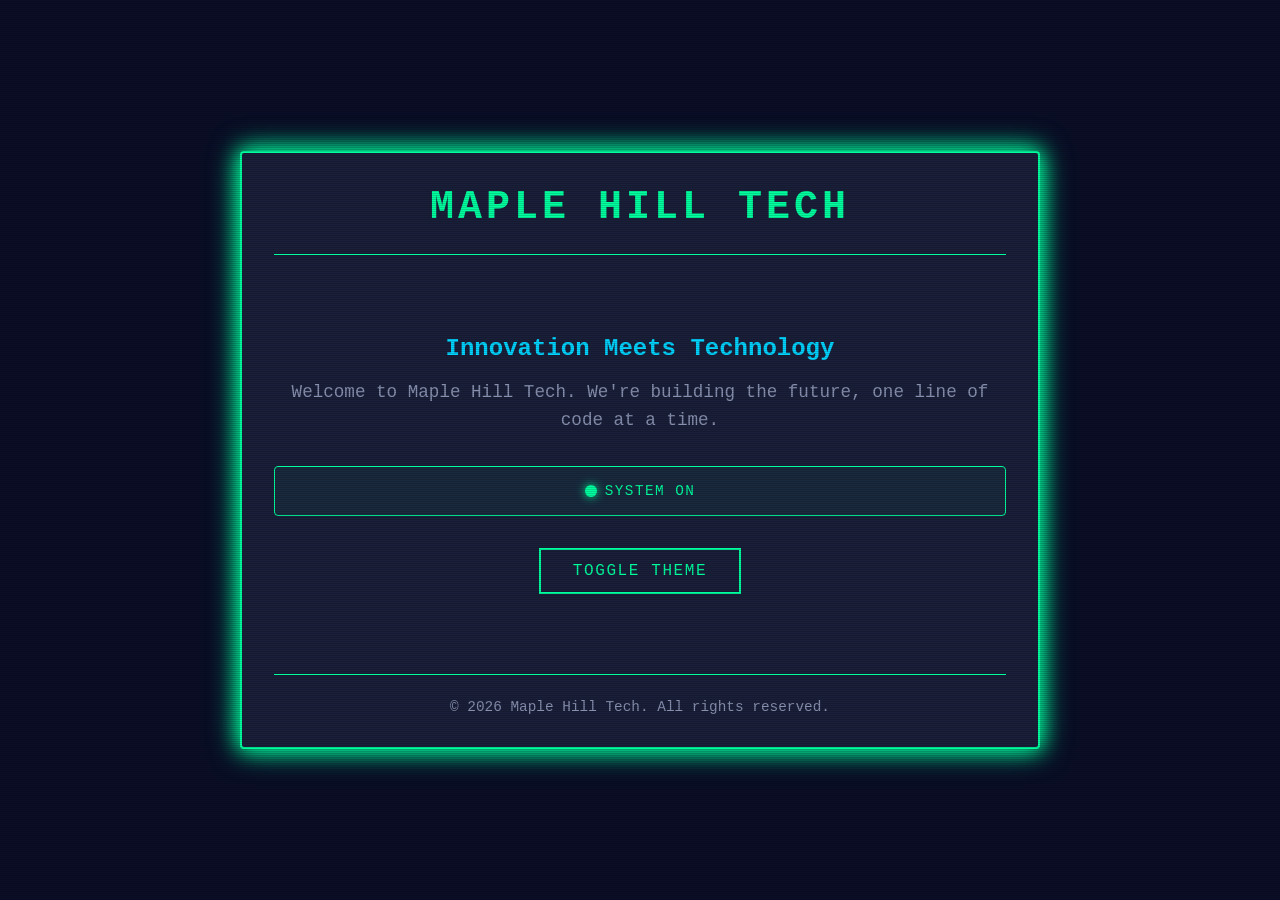
==== index.html @ 8afb202b "Create Maple Hill Tech landing page with retro cyberpunk theme Co-authored-by: bradleysmock <9194239" ====
<!DOCTYPE html>
<html lang="en">
<head>
    <meta charset="UTF-8">
    <meta name="viewport" content="width=device-width, initial-scale=1.0">
    <meta name="description" content="Maple Hill Tech - Innovation meets technology">
    <title>Maple Hill Tech</title>
    <link rel="stylesheet" href="styles.css">
</head>
<body>
    <div class="container">
        <header class="header">
            <h1 class="glitch" data-text="MAPLE HILL TECH">MAPLE HILL TECH</h1>
        </header>
        
        <main class="main-content">
            <div class="content-box">
                <h2 class="tagline">Innovation Meets Technology</h2>
                <p class="description">
                    Welcome to Maple Hill Tech. We're building the future, one line of code at a time.
                </p>
                <div class="status">
                    <span class="status-indicator"></span>
                    <span class="status-text">System Online</span>
                </div>
            </div>
            
            <div class="controls">
                <button id="themeToggle" class="btn">
                    <span class="btn-text">Toggle Theme</span>
                </button>
            </div>
        </main>
        
        <footer class="footer">
            <p>&copy; <span id="year"></span> Maple Hill Tech. All rights reserved.</p>
        </footer>
    </div>
    
    <div class="scanlines"></div>
    <script src="script.js"></script>
</body>
</html>
---- styles.css ----
/* CSS Variables for easy theme switching */
:root {
    --bg-primary: #0a0e27;
    --bg-secondary: #1a1f3a;
    --color-primary: #00ff9f;
    --color-secondary: #ff00ff;
    --color-accent: #00d4ff;
    --color-text: #e0e0e0;
    --color-text-dim: #8892b0;
    --shadow-glow: 0 0 10px var(--color-primary);
    --shadow-glow-strong: 0 0 20px var(--color-primary), 0 0 30px var(--color-primary);
}

/* Alternative theme (can be activated via JavaScript) */
.theme-alternate {
    --bg-primary: #1a0f2e;
    --bg-secondary: #2d1b4e;
    --color-primary: #ff6ec7;
    --color-secondary: #ffd700;
    --color-accent: #00ffff;
    --color-text: #f0f0f0;
    --color-text-dim: #a8a8a8;
}

/* Reset and Base Styles */
* {
    margin: 0;
    padding: 0;
    box-sizing: border-box;
}

body {
    font-family: 'Courier New', monospace;
    background: var(--bg-primary);
    color: var(--color-text);
    min-height: 100vh;
    display: flex;
    align-items: center;
    justify-content: center;
    position: relative;
    overflow-x: hidden;
}

/* Scanline effect overlay */
.scanlines {
    position: fixed;
    top: 0;
    left: 0;
    width: 100%;
    height: 100%;
    pointer-events: none;
    background: repeating-linear-gradient(
        0deg,
        rgba(0, 0, 0, 0.15),
        rgba(0, 0, 0, 0.15) 1px,
        transparent 1px,
        transparent 2px
    );
    z-index: 999;
    animation: scanline-move 8s linear infinite;
}

@keyframes scanline-move {
    0% {
        transform: translateY(0);
    }
    100% {
        transform: translateY(10px);
    }
}

/* Container */
.container {
    max-width: 800px;
    width: 90%;
    padding: 2rem;
    background: var(--bg-secondary);
    border: 2px solid var(--color-primary);
    box-shadow: var(--shadow-glow-strong);
    border-radius: 4px;
    position: relative;
    z-index: 1;
}

/* Header */
.header {
    text-align: center;
    margin-bottom: 3rem;
    padding-bottom: 1.5rem;
    border-bottom: 1px solid var(--color-primary);
}

.glitch {
    font-size: 2.5rem;
    font-weight: bold;
    text-transform: uppercase;
    position: relative;
    color: var(--color-primary);
    letter-spacing: 0.1em;
    animation: glitch-text 5s infinite;
}

/* Glitch animation effect */
@keyframes glitch-text {
    0%, 90%, 100% {
        text-shadow: 
            2px 2px 0 var(--color-secondary),
            -2px -2px 0 var(--color-accent);
    }
    92% {
        text-shadow: 
            -2px 2px 0 var(--color-secondary),
            2px -2px 0 var(--color-accent);
    }
    94% {
        text-shadow: 
            2px -2px 0 var(--color-secondary),
            -2px 2px 0 var(--color-accent);
    }
}

/* Main Content */
.main-content {
    padding: 2rem 0;
}

.content-box {
    margin-bottom: 2rem;
}

.tagline {
    font-size: 1.5rem;
    color: var(--color-accent);
    margin-bottom: 1rem;
    text-align: center;
}

.description {
    font-size: 1.1rem;
    line-height: 1.6;
    color: var(--color-text-dim);
    text-align: center;
    margin-bottom: 2rem;
}

/* Status Indicator */
.status {
    display: flex;
    align-items: center;
    justify-content: center;
    gap: 0.5rem;
    padding: 1rem;
    background: rgba(0, 255, 159, 0.05);
    border: 1px solid var(--color-primary);
    border-radius: 4px;
}

.status-indicator {
    width: 12px;
    height: 12px;
    background: var(--color-primary);
    border-radius: 50%;
    box-shadow: var(--shadow-glow);
    animation: pulse 2s ease-in-out infinite;
}

@keyframes pulse {
    0%, 100% {
        opacity: 1;
        transform: scale(1);
    }
    50% {
        opacity: 0.6;
        transform: scale(1.1);
    }
}

.status-text {
    font-size: 0.9rem;
    color: var(--color-primary);
    text-transform: uppercase;
    letter-spacing: 0.1em;
}

/* Controls */
.controls {
    display: flex;
    justify-content: center;
    gap: 1rem;
    margin-top: 2rem;
}

.btn {
    background: transparent;
    border: 2px solid var(--color-primary);
    color: var(--color-primary);
    padding: 0.75rem 2rem;
    font-family: 'Courier New', monospace;
    font-size: 1rem;
    text-transform: uppercase;
    letter-spacing: 0.1em;
    cursor: pointer;
    position: relative;
    transition: all 0.3s ease;
    overflow: hidden;
}

.btn:hover {
    background: var(--color-primary);
    color: var(--bg-primary);
    box-shadow: var(--shadow-glow-strong);
    transform: translateY(-2px);
}

.btn:active {
    transform: translateY(0);
}

.btn::before {
    content: '';
    position: absolute;
    top: 50%;
    left: 50%;
    width: 0;
    height: 0;
    border-radius: 50%;
    background: rgba(255, 255, 255, 0.3);
    transform: translate(-50%, -50%);
    transition: width 0.6s, height 0.6s;
}

.btn:hover::before {
    width: 300px;
    height: 300px;
}

.btn-text {
    position: relative;
    z-index: 1;
}

/* Footer */
.footer {
    text-align: center;
    margin-top: 3rem;
    padding-top: 1.5rem;
    border-top: 1px solid var(--color-primary);
    color: var(--color-text-dim);
    font-size: 0.9rem;
}

/* Responsive Design */
@media (max-width: 768px) {
    .glitch {
        font-size: 1.8rem;
    }
    
    .tagline {
        font-size: 1.2rem;
    }
    
    .description {
        font-size: 1rem;
    }
    
    .container {
        padding: 1.5rem;
    }
}

@media (max-width: 480px) {
    .glitch {
        font-size: 1.4rem;
    }
    
    .btn {
        padding: 0.6rem 1.5rem;
        font-size: 0.9rem;
    }
}
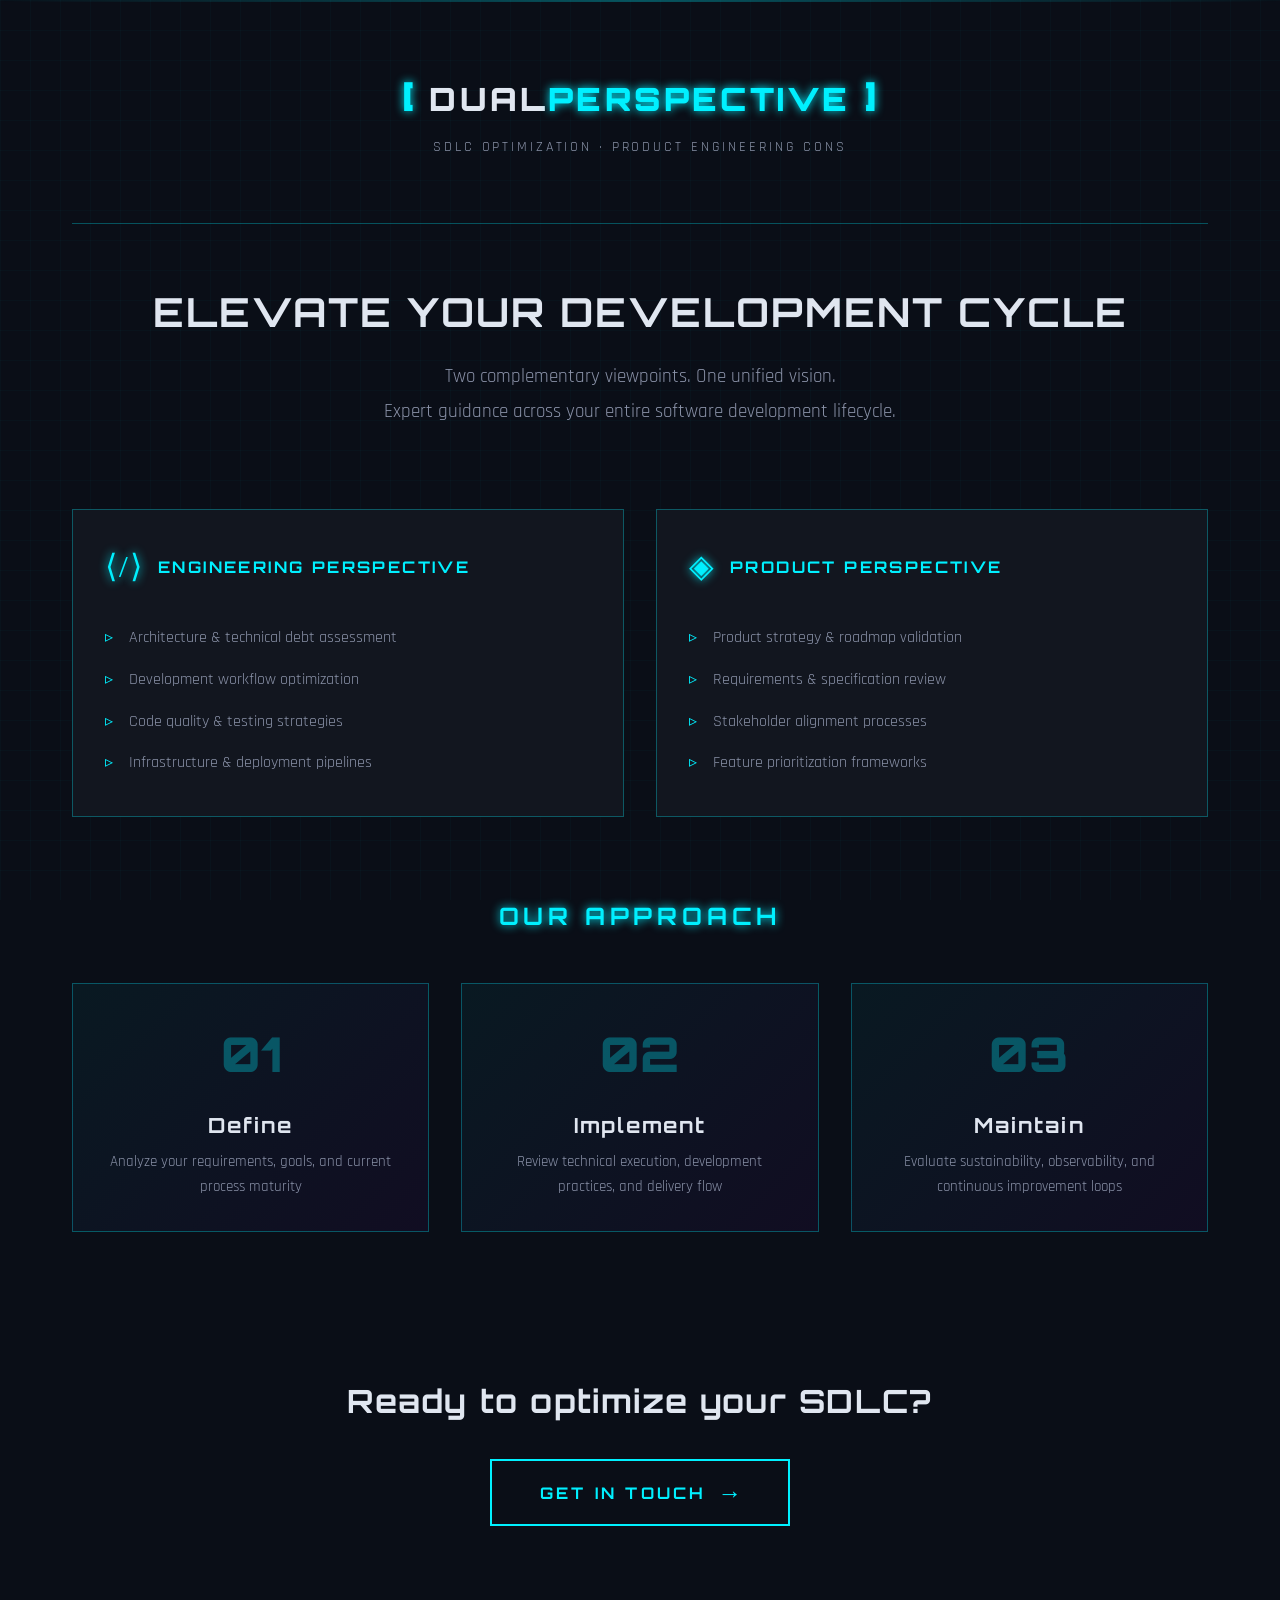
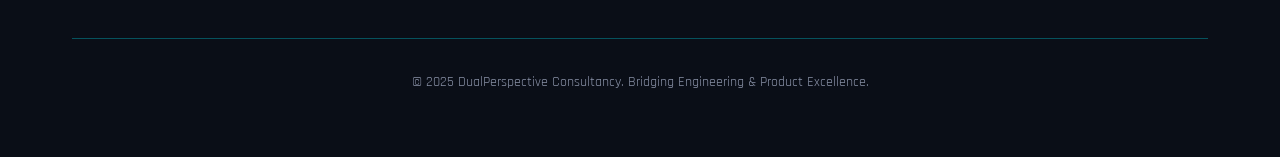
==== commit d28c89fb: "Rename index-standalone.html to index.html" ====
--- a/index.html
+++ b/index.html
@@ -3,41 +3,773 @@
 <head>
     <meta charset="UTF-8">
     <meta name="viewport" content="width=device-width, initial-scale=1.0">
-    <meta name="description" content="Maple Hill Tech - Innovation meets technology">
-    <title>Maple Hill Tech</title>
-    <link rel="stylesheet" href="styles.css">
+    <title>Dual Perspective Consultancy | SDLC Excellence</title>
+    <link rel="preconnect" href="https://fonts.googleapis.com">
+    <link rel="preconnect" href="https://fonts.gstatic.com" crossorigin>
+    <link href="https://fonts.googleapis.com/css2?family=Orbitron:wght@400;700;900&family=Rajdhani:wght@300;400;600&display=swap" rel="stylesheet">
+    <style>
+:root {
+    --bg-primary: #0a0e17;
+    --bg-secondary: #12161f;
+    --text-primary: #e0e6f0;
+    --text-secondary: #8a92a8;
+    --neon-cyan: #00f0ff;
+    --neon-magenta: #ff00aa;
+    --neon-purple: #9d00ff;
+    --accent: #00f0ff;
+    --border: rgba(0, 240, 255, 0.3);
+    --grid: rgba(0, 240, 255, 0.05);
+}
+
+* {
+    margin: 0;
+    padding: 0;
+    box-sizing: border-box;
+}
+
+body {
+    font-family: 'Rajdhani', sans-serif;
+    background: var(--bg-primary);
+    color: var(--text-primary);
+    line-height: 1.6;
+    overflow-x: hidden;
+    position: relative;
+}
+
+/* Atmospheric Effects */
+.scan-line {
+    position: fixed;
+    top: 0;
+    left: 0;
+    width: 100%;
+    height: 2px;
+    background: linear-gradient(90deg, 
+        transparent 0%, 
+        var(--neon-cyan) 50%, 
+        transparent 100%);
+    opacity: 0.3;
+    animation: scan 8s linear infinite;
+    z-index: 1000;
+    pointer-events: none;
+}
+
+@keyframes scan {
+    0% { transform: translateY(0); }
+    100% { transform: translateY(100vh); }
+}
+
+.grid-overlay {
+    position: fixed;
+    top: 0;
+    left: 0;
+    width: 100%;
+    height: 100%;
+    background-image: 
+        linear-gradient(var(--grid) 1px, transparent 1px),
+        linear-gradient(90deg, var(--grid) 1px, transparent 1px);
+    background-size: 30px 30px;
+    pointer-events: none;
+    z-index: 0;
+    opacity: 0.5;
+}
+
+/* Layout */
+.container {
+    max-width: 1200px;
+    margin: 0 auto;
+    padding: 2rem;
+    position: relative;
+    z-index: 1;
+}
+
+/* Header */
+header {
+    text-align: center;
+    padding: 2rem 0 4rem;
+    border-bottom: 1px solid var(--border);
+    margin-bottom: 4rem;
+}
+
+.logo {
+    font-family: 'Orbitron', monospace;
+    font-size: 2rem;
+    font-weight: 900;
+    letter-spacing: 0.1em;
+    margin-bottom: 0.5rem;
+    animation: fadeInDown 1s ease-out;
+}
+
+.bracket {
+    color: var(--neon-cyan);
+    font-size: 2.5rem;
+    text-shadow: 0 0 10px var(--neon-cyan);
+}
+
+.logo-text .neon {
+    color: var(--neon-cyan);
+    text-shadow: 0 0 10px var(--neon-cyan);
+}
+
+.tagline {
+    font-size: 0.9rem;
+    color: var(--text-secondary);
+    letter-spacing: 0.2em;
+    text-transform: uppercase;
+    animation: fadeInUp 1s ease-out 0.3s backwards;
+}
+
+/* Hero Section */
+.hero {
+    text-align: center;
+    margin-bottom: 5rem;
+}
+
+.hero h1 {
+    font-family: 'Orbitron', monospace;
+    font-size: 2.5rem;
+    font-weight: 700;
+    margin-bottom: 1.5rem;
+    letter-spacing: 0.05em;
+    line-height: 1.2;
+    position: relative;
+    animation: fadeInUp 1s ease-out 0.5s backwards;
+}
+
+.glitch {
+    position: relative;
+}
+
+.glitch::before,
+.glitch::after {
+    content: attr(data-text);
+    position: absolute;
+    top: 0;
+    left: 0;
+    width: 100%;
+    height: 100%;
+    opacity: 0;
+}
+
+.glitch:hover::before {
+    animation: glitch-1 0.3s cubic-bezier(0.25, 0.46, 0.45, 0.94) both infinite;
+    color: var(--neon-cyan);
+    z-index: -1;
+}
+
+.glitch:hover::after {
+    animation: glitch-2 0.3s cubic-bezier(0.25, 0.46, 0.45, 0.94) reverse both infinite;
+    color: var(--neon-magenta);
+    z-index: -2;
+}
+
+@keyframes glitch-1 {
+    0%, 100% {
+        transform: translate(0);
+        opacity: 0;
+    }
+    33% {
+        transform: translate(-2px, 2px);
+        opacity: 0.8;
+    }
+    66% {
+        transform: translate(2px, -2px);
+        opacity: 0.8;
+    }
+}
+
+@keyframes glitch-2 {
+    0%, 100% {
+        transform: translate(0);
+        opacity: 0;
+    }
+    33% {
+        transform: translate(2px, -2px);
+        opacity: 0.8;
+    }
+    66% {
+        transform: translate(-2px, 2px);
+        opacity: 0.8;
+    }
+}
+
+.subtitle {
+    font-size: 1.2rem;
+    color: var(--text-secondary);
+    max-width: 700px;
+    margin: 0 auto;
+    line-height: 1.8;
+    animation: fadeInUp 1s ease-out 0.7s backwards;
+}
+
+/* Services Section */
+.services {
+    display: grid;
+    grid-template-columns: repeat(auto-fit, minmax(300px, 1fr));
+    gap: 2rem;
+    margin-bottom: 5rem;
+}
+
+.service-card {
+    background: var(--bg-secondary);
+    border: 1px solid var(--border);
+    padding: 2rem;
+    position: relative;
+    overflow: hidden;
+    transition: all 0.3s ease;
+    animation: fadeInUp 1s ease-out backwards;
+}
+
+.service-card:nth-child(1) {
+    animation-delay: 0.9s;
+}
+
+.service-card:nth-child(2) {
+    animation-delay: 1.1s;
+}
+
+.service-card::before {
+    content: '';
+    position: absolute;
+    top: -2px;
+    left: -2px;
+    right: -2px;
+    bottom: -2px;
+    background: linear-gradient(45deg, var(--neon-cyan), var(--neon-magenta));
+    z-index: -1;
+    opacity: 0;
+    transition: opacity 0.3s ease;
+}
+
+.service-card:hover {
+    transform: translateY(-5px);
+    box-shadow: 0 10px 40px rgba(0, 240, 255, 0.2);
+}
+
+.service-card:hover::before {
+    opacity: 0.5;
+}
+
+.card-header {
+    display: flex;
+    align-items: center;
+    gap: 1rem;
+    margin-bottom: 1.5rem;
+}
+
+.icon {
+    font-size: 2rem;
+    color: var(--neon-cyan);
+    text-shadow: 0 0 10px var(--neon-cyan);
+}
+
+.service-card h2 {
+    font-family: 'Orbitron', monospace;
+    font-size: 1rem;
+    letter-spacing: 0.15em;
+    color: var(--neon-cyan);
+}
+
+.service-card ul {
+    list-style: none;
+}
+
+.service-card li {
+    padding: 0.5rem 0;
+    padding-left: 1.5rem;
+    position: relative;
+    color: var(--text-secondary);
+}
+
+.service-card li::before {
+    content: '▹';
+    position: absolute;
+    left: 0;
+    color: var(--neon-cyan);
+}
+
+/* Approach Section */
+.approach {
+    margin-bottom: 5rem;
+}
+
+.section-title {
+    font-family: 'Orbitron', monospace;
+    text-align: center;
+    font-size: 1.5rem;
+    letter-spacing: 0.2em;
+    margin-bottom: 3rem;
+    color: var(--neon-cyan);
+    text-shadow: 0 0 10px var(--neon-cyan);
+}
+
+.phases {
+    display: grid;
+    grid-template-columns: repeat(auto-fit, minmax(250px, 1fr));
+    gap: 2rem;
+}
+
+.phase {
+    text-align: center;
+    padding: 2rem;
+    background: linear-gradient(135deg, 
+        rgba(0, 240, 255, 0.05) 0%, 
+        rgba(157, 0, 255, 0.05) 100%);
+    border: 1px solid var(--border);
+    transition: all 0.3s ease;
+    animation: fadeInUp 1s ease-out backwards;
+}
+
+.phase:nth-child(1) { animation-delay: 1.3s; }
+.phase:nth-child(2) { animation-delay: 1.5s; }
+.phase:nth-child(3) { animation-delay: 1.7s; }
+
+.phase:hover {
+    transform: scale(1.05);
+    border-color: var(--neon-cyan);
+    box-shadow: 0 0 20px rgba(0, 240, 255, 0.3);
+}
+
+.phase-number {
+    display: block;
+    font-family: 'Orbitron', monospace;
+    font-size: 3rem;
+    font-weight: 900;
+    color: var(--neon-cyan);
+    opacity: 0.3;
+    margin-bottom: 1rem;
+}
+
+.phase h3 {
+    font-family: 'Orbitron', monospace;
+    font-size: 1.3rem;
+    margin-bottom: 0.5rem;
+    letter-spacing: 0.1em;
+}
+
+.phase p {
+    color: var(--text-secondary);
+    font-size: 0.95rem;
+}
+
+/* CTA Section */
+.cta {
+    text-align: center;
+    padding: 4rem 0;
+    margin-bottom: 3rem;
+}
+
+.cta h2 {
+    font-family: 'Orbitron', monospace;
+    font-size: 2rem;
+    margin-bottom: 2rem;
+    letter-spacing: 0.05em;
+}
+
+.cta-button {
+    background: transparent;
+    border: 2px solid var(--neon-cyan);
+    color: var(--neon-cyan);
+    font-family: 'Orbitron', monospace;
+    font-size: 1rem;
+    font-weight: 700;
+    letter-spacing: 0.2em;
+    padding: 1rem 3rem;
+    cursor: pointer;
+    position: relative;
+    overflow: hidden;
+    transition: all 0.3s ease;
+    display: inline-flex;
+    align-items: center;
+    gap: 1rem;
+}
+
+.cta-button::before {
+    content: '';
+    position: absolute;
+    top: 0;
+    left: -100%;
+    width: 100%;
+    height: 100%;
+    background: var(--neon-cyan);
+    transition: left 0.3s ease;
+    z-index: -1;
+}
+
+.cta-button:hover {
+    color: var(--bg-primary);
+    text-shadow: none;
+    transform: translateY(-2px);
+    box-shadow: 0 5px 20px rgba(0, 240, 255, 0.5);
+}
+
+.cta-button:hover::before {
+    left: 0;
+}
+
+.cta-button .arrow {
+    transition: transform 0.3s ease;
+    font-size: 1.5rem;
+}
+
+.cta-button:hover .arrow {
+    transform: translateX(5px);
+}
+
+/* Footer */
+footer {
+    text-align: center;
+    padding: 2rem 0;
+    border-top: 1px solid var(--border);
+    color: var(--text-secondary);
+    font-size: 0.9rem;
+}
+
+/* Animations */
+@keyframes fadeInDown {
+    from {
+        opacity: 0;
+        transform: translateY(-20px);
+    }
+    to {
+        opacity: 1;
+        transform: translateY(0);
+    }
+}
+
+@keyframes fadeInUp {
+    from {
+        opacity: 0;
+        transform: translateY(20px);
+    }
+    to {
+        opacity: 1;
+        transform: translateY(0);
+    }
+}
+
+/* Responsive Design */
+@media (max-width: 768px) {
+    .logo {
+        font-size: 1.5rem;
+    }
+    
+    .bracket {
+        font-size: 2rem;
+    }
+    
+    .hero h1 {
+        font-size: 1.8rem;
+    }
+    
+    .subtitle {
+        font-size: 1rem;
+    }
+    
+    .services {
+        grid-template-columns: 1fr;
+    }
+    
+    .phases {
+        grid-template-columns: 1fr;
+    }
+    
+    .cta h2 {
+        font-size: 1.5rem;
+    }
+    
+    .cta-button {
+        padding: 0.8rem 2rem;
+        font-size: 0.9rem;
+    }
+}
+    </style>
 </head>
 <body>
+    <div class="scan-line"></div>
+    <div class="grid-overlay"></div>
+    
     <div class="container">
-        <header class="header">
-            <h1 class="glitch" data-text="MAPLE HILL TECH">MAPLE HILL TECH</h1>
+        <header>
+            <div class="logo">
+                <span class="bracket">[</span>
+                <span class="logo-text">DUAL<span class="neon">PERSPECTIVE</span></span>
+                <span class="bracket">]</span>
+            </div>
+            <div class="tagline">SDLC Optimization · Product Engineering Consulting</div>
         </header>
-        
-        <main class="main-content">
-            <div class="content-box">
-                <h2 class="tagline">Innovation Meets Technology</h2>
-                <p class="description">
-                    Welcome to Maple Hill Tech. We're building the future, one line of code at a time.
+
+        <main>
+            <section class="hero">
+                <h1 class="glitch" data-text="ELEVATE YOUR DEVELOPMENT CYCLE">
+                    ELEVATE YOUR DEVELOPMENT CYCLE
+                </h1>
+                <p class="subtitle">
+                    Two complementary viewpoints. One unified vision. <br>
+                    Expert guidance across your entire software development lifecycle.
                 </p>
-                <div class="status">
-                    <span class="status-indicator"></span>
-                    <span class="status-text">System Online</span>
+            </section>
+
+            <section class="services">
+                <div class="service-card" data-perspective="engineering">
+                    <div class="card-header">
+                        <span class="icon">⟨/⟩</span>
+                        <h2>ENGINEERING PERSPECTIVE</h2>
+                    </div>
+                    <ul>
+                        <li>Architecture & technical debt assessment</li>
+                        <li>Development workflow optimization</li>
+                        <li>Code quality & testing strategies</li>
+                        <li>Infrastructure & deployment pipelines</li>
+                    </ul>
                 </div>
-            </div>
-            
-            <div class="controls">
-                <button id="themeToggle" class="btn">
-                    <span class="btn-text">Toggle Theme</span>
+
+                <div class="service-card" data-perspective="product">
+                    <div class="card-header">
+                        <span class="icon">◈</span>
+                        <h2>PRODUCT PERSPECTIVE</h2>
+                    </div>
+                    <ul>
+                        <li>Product strategy & roadmap validation</li>
+                        <li>Requirements & specification review</li>
+                        <li>Stakeholder alignment processes</li>
+                        <li>Feature prioritization frameworks</li>
+                    </ul>
+                </div>
+            </section>
+
+            <section class="approach">
+                <h2 class="section-title">OUR APPROACH</h2>
+                <div class="phases">
+                    <div class="phase">
+                        <span class="phase-number">01</span>
+                        <h3>Define</h3>
+                        <p>Analyze your requirements, goals, and current process maturity</p>
+                    </div>
+                    <div class="phase">
+                        <span class="phase-number">02</span>
+                        <h3>Implement</h3>
+                        <p>Review technical execution, development practices, and delivery flow</p>
+                    </div>
+                    <div class="phase">
+                        <span class="phase-number">03</span>
+                        <h3>Maintain</h3>
+                        <p>Evaluate sustainability, observability, and continuous improvement loops</p>
+                    </div>
+                </div>
+            </section>
+
+            <section class="cta">
+                <h2>Ready to optimize your SDLC?</h2>
+                <button class="cta-button" id="contactBtn">
+                    <span>GET IN TOUCH</span>
+                    <span class="arrow">→</span>
                 </button>
-            </div>
+            </section>
         </main>
-        
-        <footer class="footer">
-            <p>&copy; <span id="year"></span> Maple Hill Tech. All rights reserved.</p>
+
+        <footer>
+            <p>© 2025 DualPerspective Consultancy. Bridging Engineering & Product Excellence.</p>
         </footer>
     </div>
-    
-    <div class="scanlines"></div>
-    <script src="script.js"></script>
+
+    <script>
+// Smooth scroll behavior
+document.addEventListener('DOMContentLoaded', function() {
+    // Add entrance animations on scroll
+    const observerOptions = {
+        threshold: 0.1,
+        rootMargin: '0px 0px -50px 0px'
+    };
+
+    const observer = new IntersectionObserver(function(entries) {
+        entries.forEach(entry => {
+            if (entry.isIntersecting) {
+                entry.target.style.opacity = '1';
+                entry.target.style.transform = 'translateY(0)';
+            }
+        });
+    }, observerOptions);
+
+    // Observe all animated elements
+    document.querySelectorAll('.service-card, .phase').forEach(el => {
+        observer.observe(el);
+    });
+
+    // CTA Button interaction
+    const ctaButton = document.getElementById('contactBtn');
+    if (ctaButton) {
+        ctaButton.addEventListener('click', function() {
+            // Create a pulse effect
+            this.style.transform = 'scale(0.95)';
+            setTimeout(() => {
+                this.style.transform = 'scale(1)';
+            }, 100);
+
+            // In a real implementation, this would open a contact form or mailto link
+            alert('Contact functionality would be implemented here.\n\nFor now, reach out to discuss optimizing your SDLC!');
+        });
+    }
+
+    // Add parallax effect to grid overlay
+    let ticking = false;
+    const gridOverlay = document.querySelector('.grid-overlay');
+    
+    window.addEventListener('scroll', function() {
+        if (!ticking) {
+            window.requestAnimationFrame(function() {
+                const scrolled = window.pageYOffset;
+                if (gridOverlay) {
+                    gridOverlay.style.transform = `translateY(${scrolled * 0.1}px)`;
+                }
+                ticking = false;
+            });
+            ticking = true;
+        }
+    });
+
+    // Service card hover effects
+    const serviceCards = document.querySelectorAll('.service-card');
+    serviceCards.forEach(card => {
+        card.addEventListener('mouseenter', function() {
+            this.style.transition = 'all 0.3s ease';
+        });
+
+        card.addEventListener('mousemove', function(e) {
+            const rect = this.getBoundingClientRect();
+            const x = e.clientX - rect.left;
+            const y = e.clientY - rect.top;
+            
+            const centerX = rect.width / 2;
+            const centerY = rect.height / 2;
+            
+            const deltaX = (x - centerX) / centerX;
+            const deltaY = (y - centerY) / centerY;
+            
+            this.style.transform = `
+                translateY(-5px) 
+                rotateY(${deltaX * 5}deg) 
+                rotateX(${-deltaY * 5}deg)
+            `;
+        });
+
+        card.addEventListener('mouseleave', function() {
+            this.style.transform = 'translateY(0) rotateY(0) rotateX(0)';
+        });
+    });
+
+    // Phase cards pulse effect on hover
+    const phases = document.querySelectorAll('.phase');
+    phases.forEach(phase => {
+        phase.addEventListener('mouseenter', function() {
+            const number = this.querySelector('.phase-number');
+            if (number) {
+                number.style.animation = 'pulse 0.5s ease-in-out';
+                setTimeout(() => {
+                    number.style.animation = '';
+                }, 500);
+            }
+        });
+    });
+
+    // Random glitch effect on logo
+    const logo = document.querySelector('.logo-text');
+    if (logo) {
+        setInterval(() => {
+            if (Math.random() > 0.95) {
+                logo.style.animation = 'glitch-text 0.3s';
+                setTimeout(() => {
+                    logo.style.animation = '';
+                }, 300);
+            }
+        }, 2000);
+    }
+
+    // Cursor trail effect
+    let cursorTrail = [];
+    const trailLength = 5;
+
+    document.addEventListener('mousemove', function(e) {
+        cursorTrail.push({ x: e.clientX, y: e.clientY, time: Date.now() });
+        
+        // Limit trail length
+        if (cursorTrail.length > trailLength) {
+            cursorTrail.shift();
+        }
+    });
+
+    // Clean up old trail points
+    setInterval(() => {
+        const now = Date.now();
+        cursorTrail = cursorTrail.filter(point => now - point.time < 200);
+    }, 50);
+
+    // Typing effect for tagline (subtle animation)
+    const tagline = document.querySelector('.tagline');
+    if (tagline) {
+        const text = tagline.textContent;
+        tagline.textContent = '';
+        tagline.style.opacity = '1';
+        
+        let i = 0;
+        const typingInterval = setInterval(() => {
+            if (i < text.length) {
+                tagline.textContent += text.charAt(i);
+                i++;
+            } else {
+                clearInterval(typingInterval);
+            }
+        }, 30);
+    }
+
+    // Easter egg: Konami code
+    let konamiCode = [];
+    const konamiSequence = ['ArrowUp', 'ArrowUp', 'ArrowDown', 'ArrowDown', 'ArrowLeft', 'ArrowRight', 'ArrowLeft', 'ArrowRight', 'b', 'a'];
+    
+    document.addEventListener('keydown', function(e) {
+        konamiCode.push(e.key);
+        konamiCode = konamiCode.slice(-konamiSequence.length);
+        
+        if (konamiCode.join(',') === konamiSequence.join(',')) {
+            document.body.style.animation = 'rainbow 2s infinite';
+            setTimeout(() => {
+                document.body.style.animation = '';
+            }, 5000);
+        }
+    });
+});
+
+// Add pulse animation to CSS dynamically
+const style = document.createElement('style');
+style.textContent = `
+    @keyframes pulse {
+        0%, 100% {
+            transform: scale(1);
+            opacity: 0.3;
+        }
+        50% {
+            transform: scale(1.1);
+            opacity: 0.6;
+        }
+    }
+    
+    @keyframes glitch-text {
+        0%, 100% {
+            transform: translate(0);
+        }
+        25% {
+            transform: translate(-2px, 2px);
+        }
+        75% {
+            transform: translate(2px, -2px);
+        }
+    }
+    
+    @keyframes rainbow {
+        0% { filter: hue-rotate(0deg); }
+        100% { filter: hue-rotate(360deg); }
+    }
+`;
+document.head.appendChild(style);
+    </script>
 </body>
 </html>
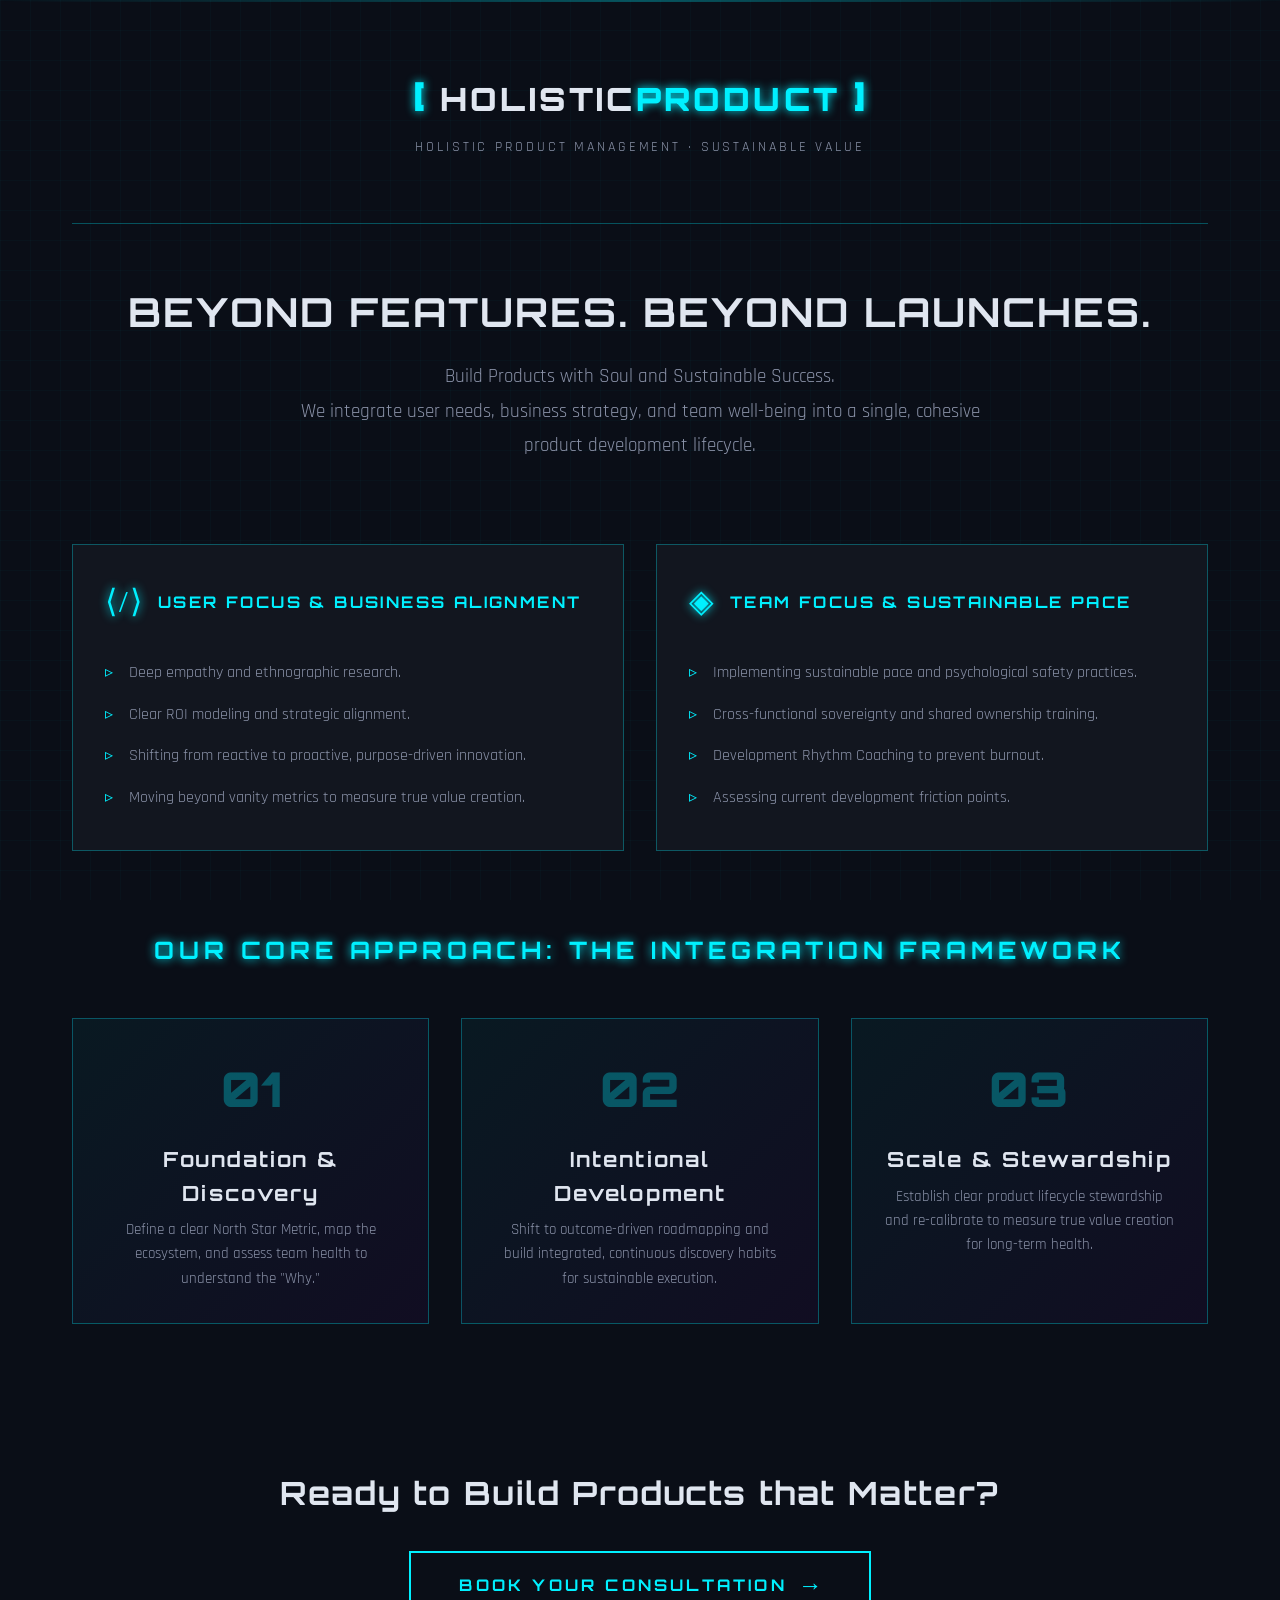
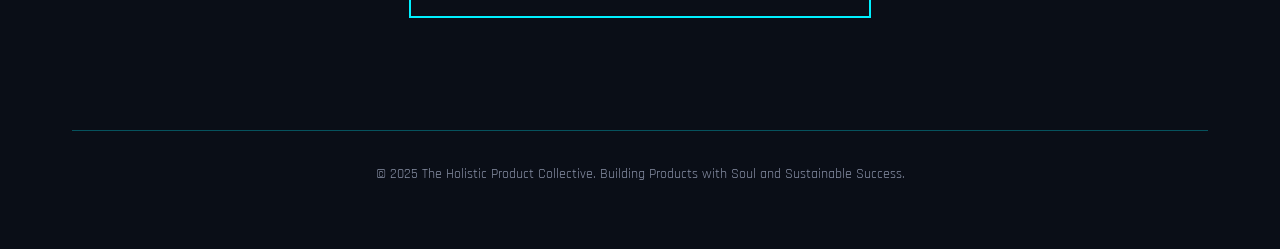
==== commit 08c245af: "Update index.html" ====
--- a/index.html
+++ b/index.html
@@ -3,10 +3,11 @@
 <head>
     <meta charset="UTF-8">
     <meta name="viewport" content="width=device-width, initial-scale=1.0">
-    <title>Dual Perspective Consultancy | SDLC Excellence</title>
+    <title id="page-title"></title>
     <link rel="preconnect" href="https://fonts.googleapis.com">
     <link rel="preconnect" href="https://fonts.gstatic.com" crossorigin>
     <link href="https://fonts.googleapis.com/css2?family=Orbitron:wght@400;700;900&family=Rajdhani:wght@300;400;600&display=swap" rel="stylesheet">
+    
     <style>
 :root {
     --bg-primary: #0a0e17;
@@ -43,9 +44,9 @@
     left: 0;
     width: 100%;
     height: 2px;
-    background: linear-gradient(90deg, 
-        transparent 0%, 
-        var(--neon-cyan) 50%, 
+    background: linear-gradient(90deg,
+        transparent 0%,
+        var(--neon-cyan) 50%,
         transparent 100%);
     opacity: 0.3;
     animation: scan 8s linear infinite;
@@ -64,7 +65,7 @@
     left: 0;
     width: 100%;
     height: 100%;
-    background-image: 
+    background-image:
         linear-gradient(var(--grid) 1px, transparent 1px),
         linear-gradient(90deg, var(--grid) 1px, transparent 1px);
     background-size: 30px 30px;
@@ -311,8 +312,8 @@
 .phase {
     text-align: center;
     padding: 2rem;
-    background: linear-gradient(135deg, 
-        rgba(0, 240, 255, 0.05) 0%, 
+    background: linear-gradient(135deg,
+        rgba(0, 240, 255, 0.05) 0%,
         rgba(157, 0, 255, 0.05) 100%);
     border: 1px solid var(--border);
     transition: all 0.3s ease;
@@ -447,132 +448,289 @@
     }
 }
 
+@keyframes pulse {
+    0%, 100% {
+        transform: scale(1);
+        opacity: 0.3;
+    }
+    50% {
+        transform: scale(1.1);
+        opacity: 0.6;
+    }
+}
+
+@keyframes glitch-text {
+    0%, 100% {
+        transform: translate(0);
+    }
+    25% {
+        transform: translate(-2px, 2px);
+    }
+    75% {
+        transform: translate(2px, -2px);
+    }
+}
+
+@keyframes rainbow {
+    0% { filter: hue-rotate(0deg); }
+    100% { filter: hue-rotate(360deg); }
+}
+
 /* Responsive Design */
 @media (max-width: 768px) {
     .logo {
         font-size: 1.5rem;
     }
-    
+
     .bracket {
         font-size: 2rem;
     }
-    
+
     .hero h1 {
         font-size: 1.8rem;
     }
-    
+
     .subtitle {
         font-size: 1rem;
     }
-    
+
     .services {
         grid-template-columns: 1fr;
     }
-    
+
     .phases {
         grid-template-columns: 1fr;
     }
-    
+
     .cta h2 {
         font-size: 1.5rem;
     }
-    
+
     .cta-button {
         padding: 0.8rem 2rem;
         font-size: 0.9rem;
     }
 }
+
     </style>
 </head>
 <body>
     <div class="scan-line"></div>
     <div class="grid-overlay"></div>
-    
+
     <div class="container">
         <header>
             <div class="logo">
                 <span class="bracket">[</span>
-                <span class="logo-text">DUAL<span class="neon">PERSPECTIVE</span></span>
+                <span class="logo-text" id="logo-main"></span>
                 <span class="bracket">]</span>
             </div>
-            <div class="tagline">SDLC Optimization · Product Engineering Consulting</div>
+            <div class="tagline" id="tagline"></div>
         </header>
 
         <main>
             <section class="hero">
-                <h1 class="glitch" data-text="ELEVATE YOUR DEVELOPMENT CYCLE">
-                    ELEVATE YOUR DEVELOPMENT CYCLE
-                </h1>
-                <p class="subtitle">
-                    Two complementary viewpoints. One unified vision. <br>
-                    Expert guidance across your entire software development lifecycle.
-                </p>
+                <h1 class="glitch" id="hero-title"></h1>
+                <p class="subtitle" id="hero-subtitle"></p>
             </section>
 
             <section class="services">
                 <div class="service-card" data-perspective="engineering">
                     <div class="card-header">
                         <span class="icon">⟨/⟩</span>
-                        <h2>ENGINEERING PERSPECTIVE</h2>
+                        <h2 id="service-eng-title"></h2>
                     </div>
-                    <ul>
-                        <li>Architecture & technical debt assessment</li>
-                        <li>Development workflow optimization</li>
-                        <li>Code quality & testing strategies</li>
-                        <li>Infrastructure & deployment pipelines</li>
-                    </ul>
+                    <ul id="service-eng-list"></ul>
                 </div>
 
                 <div class="service-card" data-perspective="product">
                     <div class="card-header">
                         <span class="icon">◈</span>
-                        <h2>PRODUCT PERSPECTIVE</h2>
+                        <h2 id="service-prod-title"></h2>
                     </div>
-                    <ul>
-                        <li>Product strategy & roadmap validation</li>
-                        <li>Requirements & specification review</li>
-                        <li>Stakeholder alignment processes</li>
-                        <li>Feature prioritization frameworks</li>
-                    </ul>
+                    <ul id="service-prod-list"></ul>
                 </div>
             </section>
 
             <section class="approach">
-                <h2 class="section-title">OUR APPROACH</h2>
+                <h2 class="section-title" id="approach-title"></h2>
                 <div class="phases">
                     <div class="phase">
                         <span class="phase-number">01</span>
-                        <h3>Define</h3>
-                        <p>Analyze your requirements, goals, and current process maturity</p>
+                        <h3 id="phase-1-title"></h3>
+                        <p id="phase-1-desc"></p>
                     </div>
                     <div class="phase">
                         <span class="phase-number">02</span>
-                        <h3>Implement</h3>
-                        <p>Review technical execution, development practices, and delivery flow</p>
+                        <h3 id="phase-2-title"></h3>
+                        <p id="phase-2-desc"></p>
                     </div>
                     <div class="phase">
                         <span class="phase-number">03</span>
-                        <h3>Maintain</h3>
-                        <p>Evaluate sustainability, observability, and continuous improvement loops</p>
+                        <h3 id="phase-3-title"></h3>
+                        <p id="phase-3-desc"></p>
                     </div>
                 </div>
             </section>
 
             <section class="cta">
-                <h2>Ready to optimize your SDLC?</h2>
+                <h2 id="cta-title"></h2>
                 <button class="cta-button" id="contactBtn">
-                    <span>GET IN TOUCH</span>
+                    <span id="cta-button-text"></span>
                     <span class="arrow">→</span>
                 </button>
             </section>
         </main>
 
         <footer>
-            <p>© 2025 DualPerspective Consultancy. Bridging Engineering & Product Excellence.</p>
+            <p id="footer-text"></p>
         </footer>
     </div>
 
+    
+    
     <script>
+// Page Content Configuration
+const pageContent = {
+  meta: {
+    title: "The Holistic Product Collective | Holistic Product Management",
+  },
+
+  header: {
+    logoMain: 'HOLISTIC<span class="neon">PRODUCT</span>',
+    tagline: "Holistic Product Management · Sustainable Value · Team Health",
+  },
+
+  hero: {
+    title: "BEYOND FEATURES. BEYOND LAUNCHES.",
+    subtitle:
+      "Build Products with Soul and Sustainable Success. <br> We integrate user needs, business strategy, and team well-being into a single, cohesive product development lifecycle.",
+  },
+
+  services: {
+    engineering: {
+      title: "USER FOCUS & BUSINESS ALIGNMENT",
+      items: [
+        "Deep empathy and ethnographic research.",
+        "Clear ROI modeling and strategic alignment.",
+        "Shifting from reactive to proactive, purpose-driven innovation.",
+        "Moving beyond vanity metrics to measure true value creation.",
+      ],
+    },
+    product: {
+      title: "TEAM FOCUS & SUSTAINABLE PACE",
+      items: [
+        "Implementing sustainable pace and psychological safety practices.",
+        "Cross-functional sovereignty and shared ownership training.",
+        "Development Rhythm Coaching to prevent burnout.",
+        "Assessing current development friction points.",
+      ],
+    },
+  },
+
+  approach: {
+    title: "OUR CORE APPROACH: THE INTEGRATION FRAMEWORK",
+    phases: [
+      {
+        number: "01",
+        title: "Foundation & Discovery",
+        description:
+          'Define a clear North Star Metric, map the ecosystem, and assess team health to understand the "Why."',
+      },
+      {
+        number: "02",
+        title: "Intentional Development",
+        description:
+          "Shift to outcome-driven roadmapping and build integrated, continuous discovery habits for sustainable execution.",
+      },
+      {
+        number: "03",
+        title: "Scale & Stewardship",
+        description:
+          "Establish clear product lifecycle stewardship and re-calibrate to measure true value creation for long-term health.",
+      },
+    ],
+  },
+
+  cta: {
+    title: "Ready to Build Products that Matter?",
+    buttonText: "BOOK YOUR CONSULTATION",
+    contactMessage:
+      "Contact functionality would be implemented here.\\n\\nSchedule a free, 30-minute Product Ecosystem Consultation!",
+  },
+
+  footer: {
+    text: "© 2025 The Holistic Product Collective. Building Products with Soul and Sustainable Success.",
+  },
+};
+
+// Populate page content
+document.addEventListener("DOMContentLoaded", function () {
+  // Meta
+  document.getElementById("page-title").textContent = pageContent.meta.title;
+
+  // Header
+  document.getElementById("logo-main").innerHTML = pageContent.header.logoMain;
+  document.getElementById("tagline").textContent = pageContent.header.tagline;
+
+  // Hero
+  const heroTitle = document.getElementById("hero-title");
+  heroTitle.textContent = pageContent.hero.title;
+  heroTitle.setAttribute("data-text", pageContent.hero.title);
+  document.getElementById("hero-subtitle").innerHTML =
+    pageContent.hero.subtitle;
+
+  // Services - Engineering
+  document.getElementById("service-eng-title").textContent =
+    pageContent.services.engineering.title;
+  const engList = document.getElementById("service-eng-list");
+  pageContent.services.engineering.items.forEach((item) => {
+    const li = document.createElement("li");
+    li.textContent = item;
+    engList.appendChild(li);
+  });
+
+  // Services - Product
+  document.getElementById("service-prod-title").textContent =
+    pageContent.services.product.title;
+  const prodList = document.getElementById("service-prod-list");
+  pageContent.services.product.items.forEach((item) => {
+    const li = document.createElement("li");
+    li.textContent = item;
+    prodList.appendChild(li);
+  });
+
+  // Approach
+  document.getElementById("approach-title").textContent =
+    pageContent.approach.title;
+  document.getElementById("phase-1-title").textContent =
+    pageContent.approach.phases[0].title;
+  document.getElementById("phase-1-desc").textContent =
+    pageContent.approach.phases[0].description;
+  document.getElementById("phase-2-title").textContent =
+    pageContent.approach.phases[1].title;
+  document.getElementById("phase-2-desc").textContent =
+    pageContent.approach.phases[1].description;
+  document.getElementById("phase-3-title").textContent =
+    pageContent.approach.phases[2].title;
+  document.getElementById("phase-3-desc").textContent =
+    pageContent.approach.phases[2].description;
+
+  // CTA
+  document.getElementById("cta-title").textContent = pageContent.cta.title;
+  document.getElementById("cta-button-text").textContent =
+    pageContent.cta.buttonText;
+
+  // Footer
+  document.getElementById("footer-text").textContent = pageContent.footer.text;
+});
+
+// Export for use in other scripts
+if (typeof module !== "undefined" && module.exports) {
+  module.exports = pageContent;
+}
+
+
 // Smooth scroll behavior
 document.addEventListener('DOMContentLoaded', function() {
     // Add entrance animations on scroll
@@ -606,14 +764,18 @@
             }, 100);
 
             // In a real implementation, this would open a contact form or mailto link
-            alert('Contact functionality would be implemented here.\n\nFor now, reach out to discuss optimizing your SDLC!');
+            if (typeof pageContent !== 'undefined' && pageContent.cta && pageContent.cta.contactMessage) {
+                alert(pageContent.cta.contactMessage);
+            } else {
+                alert('Contact functionality would be implemented here.\n\nFor now, reach out to discuss optimizing your SDLC!');
+            }
         });
     }
 
     // Add parallax effect to grid overlay
     let ticking = false;
     const gridOverlay = document.querySelector('.grid-overlay');
-    
+
     window.addEventListener('scroll', function() {
         if (!ticking) {
             window.requestAnimationFrame(function() {
@@ -638,16 +800,16 @@
             const rect = this.getBoundingClientRect();
             const x = e.clientX - rect.left;
             const y = e.clientY - rect.top;
-            
+
             const centerX = rect.width / 2;
             const centerY = rect.height / 2;
-            
+
             const deltaX = (x - centerX) / centerX;
             const deltaY = (y - centerY) / centerY;
-            
+
             this.style.transform = `
-                translateY(-5px) 
-                rotateY(${deltaX * 5}deg) 
+                translateY(-5px)
+                rotateY(${deltaX * 5}deg)
                 rotateX(${-deltaY * 5}deg)
             `;
         });
@@ -690,7 +852,7 @@
 
     document.addEventListener('mousemove', function(e) {
         cursorTrail.push({ x: e.clientX, y: e.clientY, time: Date.now() });
-        
+
         // Limit trail length
         if (cursorTrail.length > trailLength) {
             cursorTrail.shift();
@@ -709,7 +871,7 @@
         const text = tagline.textContent;
         tagline.textContent = '';
         tagline.style.opacity = '1';
-        
+
         let i = 0;
         const typingInterval = setInterval(() => {
             if (i < text.length) {
@@ -724,11 +886,11 @@
     // Easter egg: Konami code
     let konamiCode = [];
     const konamiSequence = ['ArrowUp', 'ArrowUp', 'ArrowDown', 'ArrowDown', 'ArrowLeft', 'ArrowRight', 'ArrowLeft', 'ArrowRight', 'b', 'a'];
-    
+
     document.addEventListener('keydown', function(e) {
         konamiCode.push(e.key);
         konamiCode = konamiCode.slice(-konamiSequence.length);
-        
+
         if (konamiCode.join(',') === konamiSequence.join(',')) {
             document.body.style.animation = 'rainbow 2s infinite';
             setTimeout(() => {
@@ -738,38 +900,6 @@
     });
 });
 
-// Add pulse animation to CSS dynamically
-const style = document.createElement('style');
-style.textContent = `
-    @keyframes pulse {
-        0%, 100% {
-            transform: scale(1);
-            opacity: 0.3;
-        }
-        50% {
-            transform: scale(1.1);
-            opacity: 0.6;
-        }
-    }
-    
-    @keyframes glitch-text {
-        0%, 100% {
-            transform: translate(0);
-        }
-        25% {
-            transform: translate(-2px, 2px);
-        }
-        75% {
-            transform: translate(2px, -2px);
-        }
-    }
-    
-    @keyframes rainbow {
-        0% { filter: hue-rotate(0deg); }
-        100% { filter: hue-rotate(360deg); }
-    }
-`;
-document.head.appendChild(style);
     </script>
 </body>
 </html>
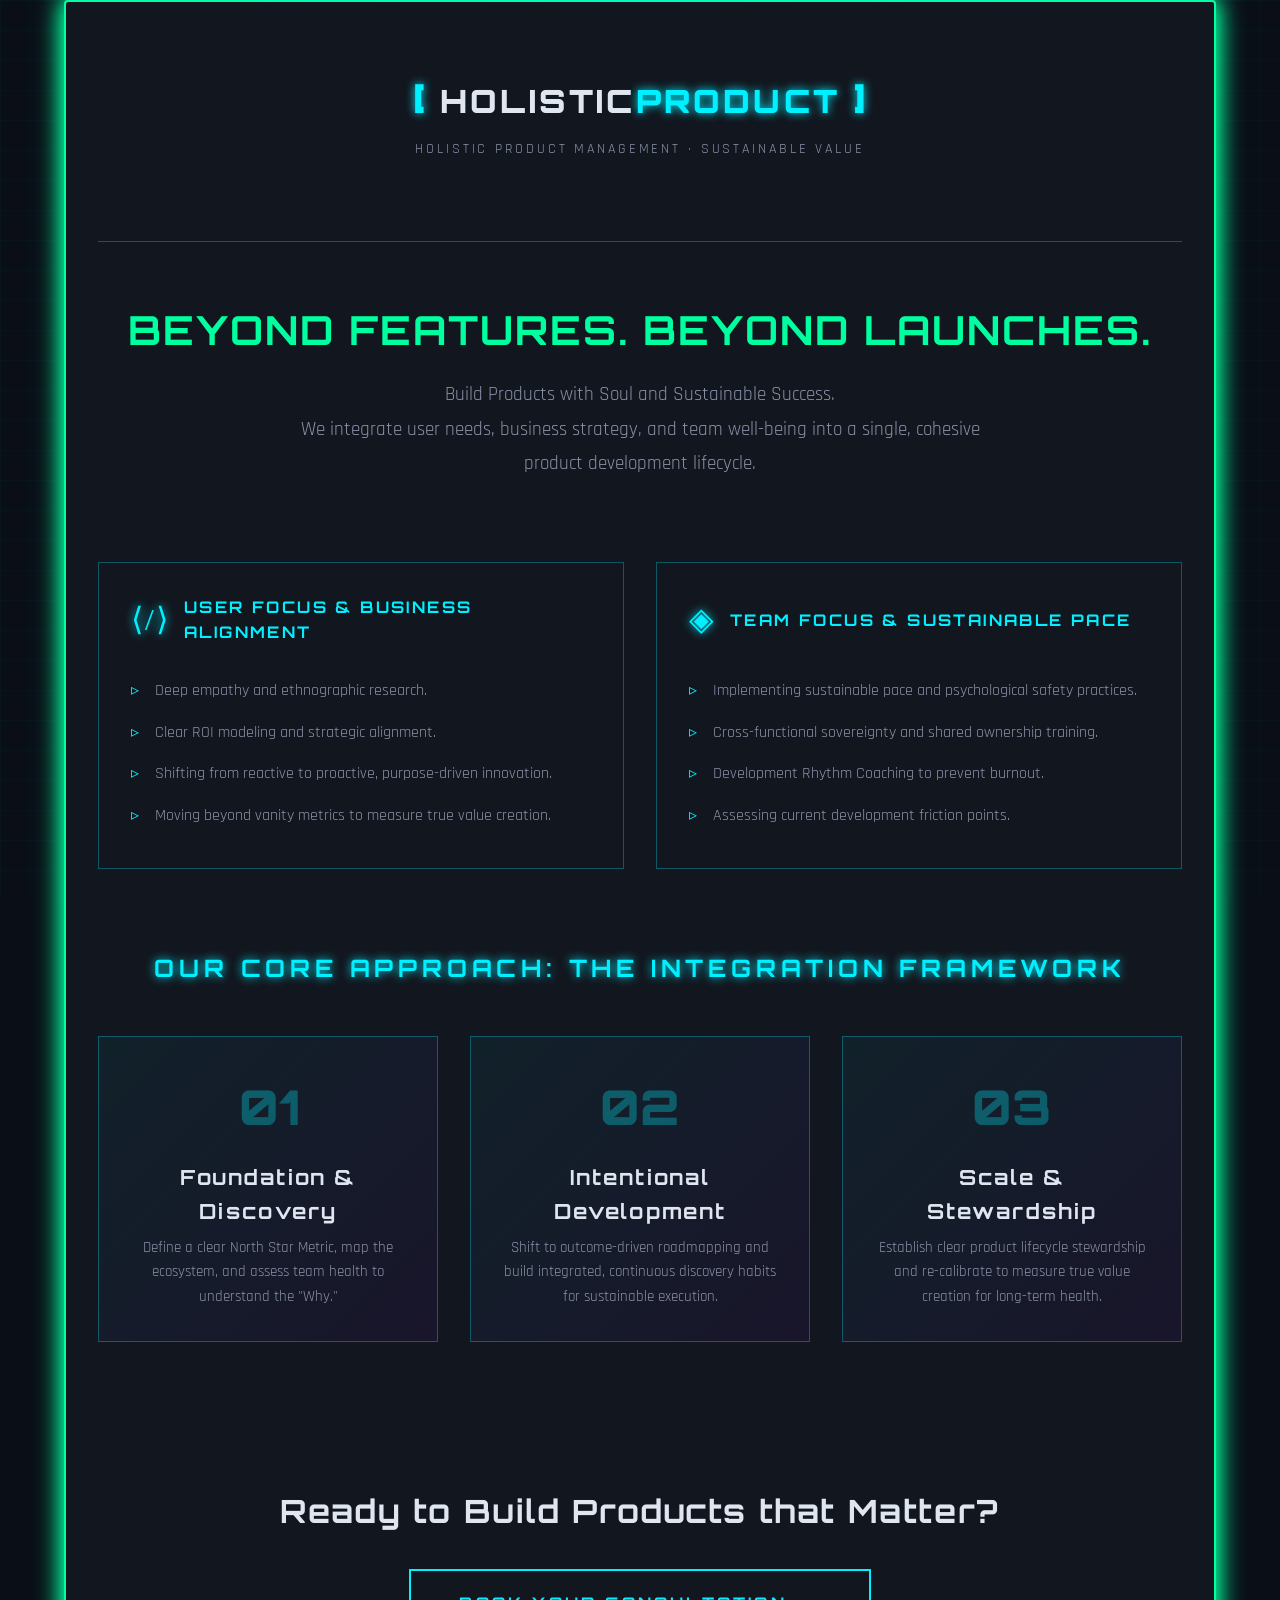
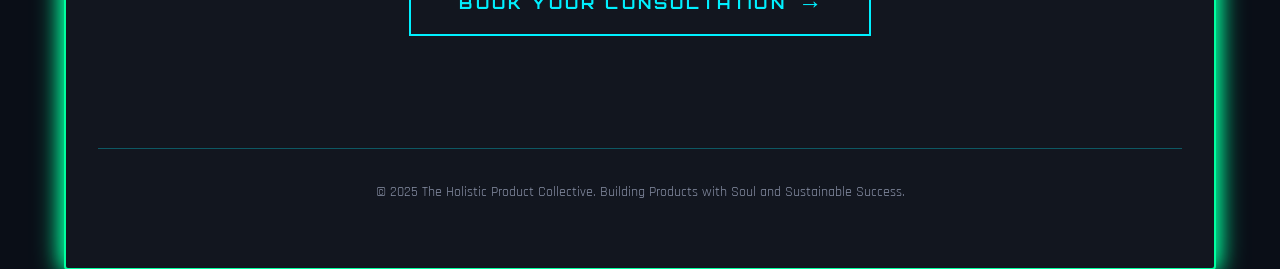
==== commit dc99ede5: "Update index.html" ====
--- a/index.html
+++ b/index.html
@@ -1,14 +1,117 @@
-<!DOCTYPE html>
+<!doctype html>
 <html lang="en">
-<head>
-    <meta charset="UTF-8">
-    <meta name="viewport" content="width=device-width, initial-scale=1.0">
+  <head>
+    <meta charset="UTF-8" />
+    <meta name="viewport" content="width=device-width, initial-scale=1.0" />
     <title id="page-title"></title>
-    <link rel="preconnect" href="https://fonts.googleapis.com">
-    <link rel="preconnect" href="https://fonts.gstatic.com" crossorigin>
-    <link href="https://fonts.googleapis.com/css2?family=Orbitron:wght@400;700;900&family=Rajdhani:wght@300;400;600&display=swap" rel="stylesheet">
-    
-    <style>
+
+    <!-- SEO Meta Tags -->
+    <meta
+      name="description"
+      content="Michigan-based Holistic Product Management consulting. Serving Detroit, Grand Rapids, Ann Arbor, and throughout MI. Expert SDLC optimization, product engineering, and sustainable development for Michigan tech companies and startups."
+    />
+    <meta
+      name="keywords"
+      content="product management Michigan, holistic product management Detroit, SDLC optimization Michigan, product engineering Grand Rapids, software development lifecycle Ann Arbor, sustainable product development Michigan, product strategy Detroit, team health Michigan, product leadership MI, agile product management Michigan, product discovery Detroit, outcome-driven development Michigan, product consultant Michigan, tech consulting Detroit, startup consulting Michigan, Ann Arbor product management, Grand Rapids software consulting, Michigan tech companies, Detroit startups, Michigan product operations"
+    />
+    <meta name="geo.region" content="US-MI" />
+    <meta name="geo.placename" content="Michigan" />
+    <meta name="geo.position" content="42.7325;-84.5555" />
+    <meta name="ICBM" content="42.7325, -84.5555" />
+    <meta name="author" content="The Holistic Product Collective" />
+    <meta name="robots" content="index, follow" />
+    <meta name="language" content="English" />
+    <meta name="revisit-after" content="7 days" />
+
+    <!-- Open Graph / Facebook -->
+    <meta property="og:type" content="website" />
+    <meta property="og:url" content="https://maplehilltech.github.io/" />
+    <meta
+      property="og:title"
+      content="Michigan Product Management Consulting | The Holistic Product Collective"
+    />
+    <meta
+      property="og:description"
+      content="Michigan-based product management consulting. Serving Detroit, Ann Arbor, Grand Rapids. Build products with soul and sustainable success through holistic SDLC optimization."
+    />
+    <meta
+      property="og:image"
+      content="https://maplehilltech.github.io/og-image.jpg"
+    />
+    <meta property="og:site_name" content="The Holistic Product Collective" />
+    <meta property="og:locale" content="en_US" />
+
+    <!-- Twitter -->
+    <meta property="twitter:card" content="summary_large_image" />
+    <meta property="twitter:url" content="https://maplehilltech.github.io/" />
+    <meta
+      property="twitter:title"
+      content="The Holistic Product Collective | Holistic Product Management"
+    />
+    <meta
+      property="twitter:description"
+      content="Build products with soul and sustainable success. Expert product management consulting for sustainable value creation."
+    />
+    <meta
+      property="twitter:image"
+      content="https://maplehilltech.github.io/twitter-image.jpg"
+    />
+
+    <!-- Canonical URL -->
+    <link rel="canonical" href="https://maplehilltech.github.io/" />
+
+    <!-- Additional SEO -->
+    <meta name="theme-color" content="#0088cc" />
+    <meta name="apple-mobile-web-app-capable" content="yes" />
+    <meta
+      name="apple-mobile-web-app-status-bar-style"
+      content="black-translucent"
+    />
+
+    <!-- Structured Data / Schema.org for Google -->
+    <script type="application/ld+json">
+      {
+        "@context": "https://schema.org",
+        "@type": "ProfessionalService",
+        "name": "The Holistic Product Collective",
+        "description": "Holistic Product Management consulting services for sustainable product development and team well-being",
+        "url": "https://maplehilltech.github.io/",
+        "logo": "https://maplehilltech.github.io/logo.png",
+        "image": "https://maplehilltech.github.io/og-image.jpg",
+        "priceRange": "$$",
+        "address": {
+          "@type": "PostalAddress",
+          "addressCountry": "US"
+        },
+        "areaServed": "Worldwide",
+        "serviceType": [
+          "Product Management Consulting",
+          "SDLC Optimization",
+          "Product Engineering Consulting",
+          "Team Health & Sustainability",
+          "Product Strategy",
+          "Continuous Discovery"
+        ],
+        "knowsAbout": [
+          "Product Management",
+          "Software Development Lifecycle",
+          "Agile Methodologies",
+          "User Research",
+          "Product Strategy",
+          "Team Leadership",
+          "Sustainable Development"
+        ]
+      }
+    </script>
+
+    <link rel="preconnect" href="https://fonts.googleapis.com" />
+    <link rel="preconnect" href="https://fonts.gstatic.com" crossorigin />
+    <link
+      href="https://fonts.googleapis.com/css2?family=Orbitron:wght@400;700;900&family=Rajdhani:wght@300;400;600&display=swap"
+      rel="stylesheet"
+    />
+    <link rel="stylesheet" href="styles.css" />
+      <style>
 :root {
     --bg-primary: #0a0e17;
     --bg-secondary: #12161f;
@@ -514,82 +617,82 @@
 
     </style>
 </head>
-<body>
+  <body>
     <div class="scan-line"></div>
     <div class="grid-overlay"></div>
 
     <div class="container">
-        <header>
-            <div class="logo">
-                <span class="bracket">[</span>
-                <span class="logo-text" id="logo-main"></span>
-                <span class="bracket">]</span>
+      <header>
+        <div class="logo">
+          <span class="bracket">[</span>
+          <span class="logo-text" id="logo-main"></span>
+          <span class="bracket">]</span>
+        </div>
+        <div class="tagline" id="tagline"></div>
+      </header>
+
+      <main>
+        <section class="hero">
+          <h1 class="glitch" id="hero-title"></h1>
+          <p class="subtitle" id="hero-subtitle"></p>
+        </section>
+
+        <section class="services">
+          <div class="service-card" data-perspective="engineering">
+            <div class="card-header">
+              <span class="icon">⟨/⟩</span>
+              <h2 id="service-eng-title"></h2>
             </div>
-            <div class="tagline" id="tagline"></div>
-        </header>
-
-        <main>
-            <section class="hero">
-                <h1 class="glitch" id="hero-title"></h1>
-                <p class="subtitle" id="hero-subtitle"></p>
-            </section>
-
-            <section class="services">
-                <div class="service-card" data-perspective="engineering">
-                    <div class="card-header">
-                        <span class="icon">⟨/⟩</span>
-                        <h2 id="service-eng-title"></h2>
-                    </div>
-                    <ul id="service-eng-list"></ul>
-                </div>
-
-                <div class="service-card" data-perspective="product">
-                    <div class="card-header">
-                        <span class="icon">◈</span>
-                        <h2 id="service-prod-title"></h2>
-                    </div>
-                    <ul id="service-prod-list"></ul>
-                </div>
-            </section>
-
-            <section class="approach">
-                <h2 class="section-title" id="approach-title"></h2>
-                <div class="phases">
-                    <div class="phase">
-                        <span class="phase-number">01</span>
-                        <h3 id="phase-1-title"></h3>
-                        <p id="phase-1-desc"></p>
-                    </div>
-                    <div class="phase">
-                        <span class="phase-number">02</span>
-                        <h3 id="phase-2-title"></h3>
-                        <p id="phase-2-desc"></p>
-                    </div>
-                    <div class="phase">
-                        <span class="phase-number">03</span>
-                        <h3 id="phase-3-title"></h3>
-                        <p id="phase-3-desc"></p>
-                    </div>
-                </div>
-            </section>
-
-            <section class="cta">
-                <h2 id="cta-title"></h2>
-                <button class="cta-button" id="contactBtn">
-                    <span id="cta-button-text"></span>
-                    <span class="arrow">→</span>
-                </button>
-            </section>
-        </main>
-
-        <footer>
-            <p id="footer-text"></p>
-        </footer>
+            <ul id="service-eng-list"></ul>
+          </div>
+
+          <div class="service-card" data-perspective="product">
+            <div class="card-header">
+              <span class="icon">◈</span>
+              <h2 id="service-prod-title"></h2>
+            </div>
+            <ul id="service-prod-list"></ul>
+          </div>
+        </section>
+
+        <section class="approach">
+          <h2 class="section-title" id="approach-title"></h2>
+          <div class="phases">
+            <div class="phase">
+              <span class="phase-number">01</span>
+              <h3 id="phase-1-title"></h3>
+              <p id="phase-1-desc"></p>
+            </div>
+            <div class="phase">
+              <span class="phase-number">02</span>
+              <h3 id="phase-2-title"></h3>
+              <p id="phase-2-desc"></p>
+            </div>
+            <div class="phase">
+              <span class="phase-number">03</span>
+              <h3 id="phase-3-title"></h3>
+              <p id="phase-3-desc"></p>
+            </div>
+          </div>
+        </section>
+
+        <section class="cta">
+          <h2 id="cta-title"></h2>
+          <button class="cta-button" id="contactBtn">
+            <span id="cta-button-text"></span>
+            <span class="arrow">→</span>
+          </button>
+        </section>
+      </main>
+
+      <footer>
+        <p id="footer-text"></p>
+      </footer>
     </div>
 
     
     
-    <script>
+      <script>
 // Page Content Configuration
 const pageContent = {
   meta: {
--- a/styles.css
+++ b/styles.css
@@ -0,0 +1,285 @@
+/* CSS Variables for easy theme switching */
+:root {
+    --bg-primary: #0a0e27;
+    --bg-secondary: #1a1f3a;
+    --color-primary: #00ff9f;
+    --color-secondary: #ff00ff;
+    --color-accent: #00d4ff;
+    --color-text: #e0e0e0;
+    --color-text-dim: #8892b0;
+    --shadow-glow: 0 0 10px var(--color-primary);
+    --shadow-glow-strong: 0 0 20px var(--color-primary), 0 0 30px var(--color-primary);
+}
+
+/* Alternative theme (can be activated via JavaScript) */
+.theme-alternate {
+    --bg-primary: #1a0f2e;
+    --bg-secondary: #2d1b4e;
+    --color-primary: #ff6ec7;
+    --color-secondary: #ffd700;
+    --color-accent: #00ffff;
+    --color-text: #f0f0f0;
+    --color-text-dim: #a8a8a8;
+}
+
+/* Reset and Base Styles */
+* {
+    margin: 0;
+    padding: 0;
+    box-sizing: border-box;
+}
+
+body {
+    font-family: 'Courier New', monospace;
+    background: var(--bg-primary);
+    color: var(--color-text);
+    min-height: 100vh;
+    display: flex;
+    align-items: center;
+    justify-content: center;
+    position: relative;
+    overflow-x: hidden;
+}
+
+/* Scanline effect overlay */
+.scanlines {
+    position: fixed;
+    top: 0;
+    left: 0;
+    width: 100%;
+    height: 100%;
+    pointer-events: none;
+    background: repeating-linear-gradient(
+        0deg,
+        rgba(0, 0, 0, 0.15),
+        rgba(0, 0, 0, 0.15) 1px,
+        transparent 1px,
+        transparent 2px
+    );
+    z-index: 999;
+    animation: scanline-move 8s linear infinite;
+}
+
+@keyframes scanline-move {
+    0% {
+        transform: translateY(0);
+    }
+    100% {
+        transform: translateY(10px);
+    }
+}
+
+/* Container */
+.container {
+    max-width: 800px;
+    width: 90%;
+    padding: 2rem;
+    background: var(--bg-secondary);
+    border: 2px solid var(--color-primary);
+    box-shadow: var(--shadow-glow-strong);
+    border-radius: 4px;
+    position: relative;
+    z-index: 1;
+}
+
+/* Header */
+.header {
+    text-align: center;
+    margin-bottom: 3rem;
+    padding-bottom: 1.5rem;
+    border-bottom: 1px solid var(--color-primary);
+}
+
+.glitch {
+    font-size: 2.5rem;
+    font-weight: bold;
+    text-transform: uppercase;
+    position: relative;
+    color: var(--color-primary);
+    letter-spacing: 0.1em;
+    animation: glitch-text 5s infinite;
+}
+
+/* Glitch animation effect */
+@keyframes glitch-text {
+    0%, 90%, 100% {
+        text-shadow: 
+            2px 2px 0 var(--color-secondary),
+            -2px -2px 0 var(--color-accent);
+    }
+    92% {
+        text-shadow: 
+            -2px 2px 0 var(--color-secondary),
+            2px -2px 0 var(--color-accent);
+    }
+    94% {
+        text-shadow: 
+            2px -2px 0 var(--color-secondary),
+            -2px 2px 0 var(--color-accent);
+    }
+}
+
+/* Main Content */
+.main-content {
+    padding: 2rem 0;
+}
+
+.content-box {
+    margin-bottom: 2rem;
+}
+
+.tagline {
+    font-size: 1.5rem;
+    color: var(--color-accent);
+    margin-bottom: 1rem;
+    text-align: center;
+}
+
+.description {
+    font-size: 1.1rem;
+    line-height: 1.6;
+    color: var(--color-text-dim);
+    text-align: center;
+    margin-bottom: 2rem;
+}
+
+/* Status Indicator */
+.status {
+    display: flex;
+    align-items: center;
+    justify-content: center;
+    gap: 0.5rem;
+    padding: 1rem;
+    background: rgba(0, 255, 159, 0.05);
+    border: 1px solid var(--color-primary);
+    border-radius: 4px;
+}
+
+.status-indicator {
+    width: 12px;
+    height: 12px;
+    background: var(--color-primary);
+    border-radius: 50%;
+    box-shadow: var(--shadow-glow);
+    animation: pulse 2s ease-in-out infinite;
+}
+
+@keyframes pulse {
+    0%, 100% {
+        opacity: 1;
+        transform: scale(1);
+    }
+    50% {
+        opacity: 0.6;
+        transform: scale(1.1);
+    }
+}
+
+.status-text {
+    font-size: 0.9rem;
+    color: var(--color-primary);
+    text-transform: uppercase;
+    letter-spacing: 0.1em;
+}
+
+/* Controls */
+.controls {
+    display: flex;
+    justify-content: center;
+    gap: 1rem;
+    margin-top: 2rem;
+}
+
+.btn {
+    background: transparent;
+    border: 2px solid var(--color-primary);
+    color: var(--color-primary);
+    padding: 0.75rem 2rem;
+    font-family: 'Courier New', monospace;
+    font-size: 1rem;
+    text-transform: uppercase;
+    letter-spacing: 0.1em;
+    cursor: pointer;
+    position: relative;
+    transition: all 0.3s ease;
+    overflow: hidden;
+}
+
+.btn:hover {
+    background: var(--color-primary);
+    color: var(--bg-primary);
+    box-shadow: var(--shadow-glow-strong);
+    transform: translateY(-2px);
+}
+
+.btn:active {
+    transform: translateY(0);
+}
+
+.btn:focus {
+    outline: 2px solid var(--color-accent);
+    outline-offset: 2px;
+}
+
+.btn::before {
+    content: '';
+    position: absolute;
+    top: 50%;
+    left: 50%;
+    width: 0;
+    height: 0;
+    border-radius: 50%;
+    background: rgba(255, 255, 255, 0.3);
+    transform: translate(-50%, -50%);
+    transition: width 0.6s, height 0.6s;
+}
+
+.btn:hover::before {
+    width: 300px;
+    height: 300px;
+}
+
+.btn-text {
+    position: relative;
+    z-index: 1;
+}
+
+/* Footer */
+.footer {
+    text-align: center;
+    margin-top: 3rem;
+    padding-top: 1.5rem;
+    border-top: 1px solid var(--color-primary);
+    color: var(--color-text-dim);
+    font-size: 0.9rem;
+}
+
+/* Responsive Design */
+@media (max-width: 768px) {
+    .glitch {
+        font-size: 1.8rem;
+    }
+    
+    .tagline {
+        font-size: 1.2rem;
+    }
+    
+    .description {
+        font-size: 1rem;
+    }
+    
+    .container {
+        padding: 1.5rem;
+    }
+}
+
+@media (max-width: 480px) {
+    .glitch {
+        font-size: 1.4rem;
+    }
+    
+    .btn {
+        padding: 0.6rem 1.5rem;
+        font-size: 0.9rem;
+    }
+}
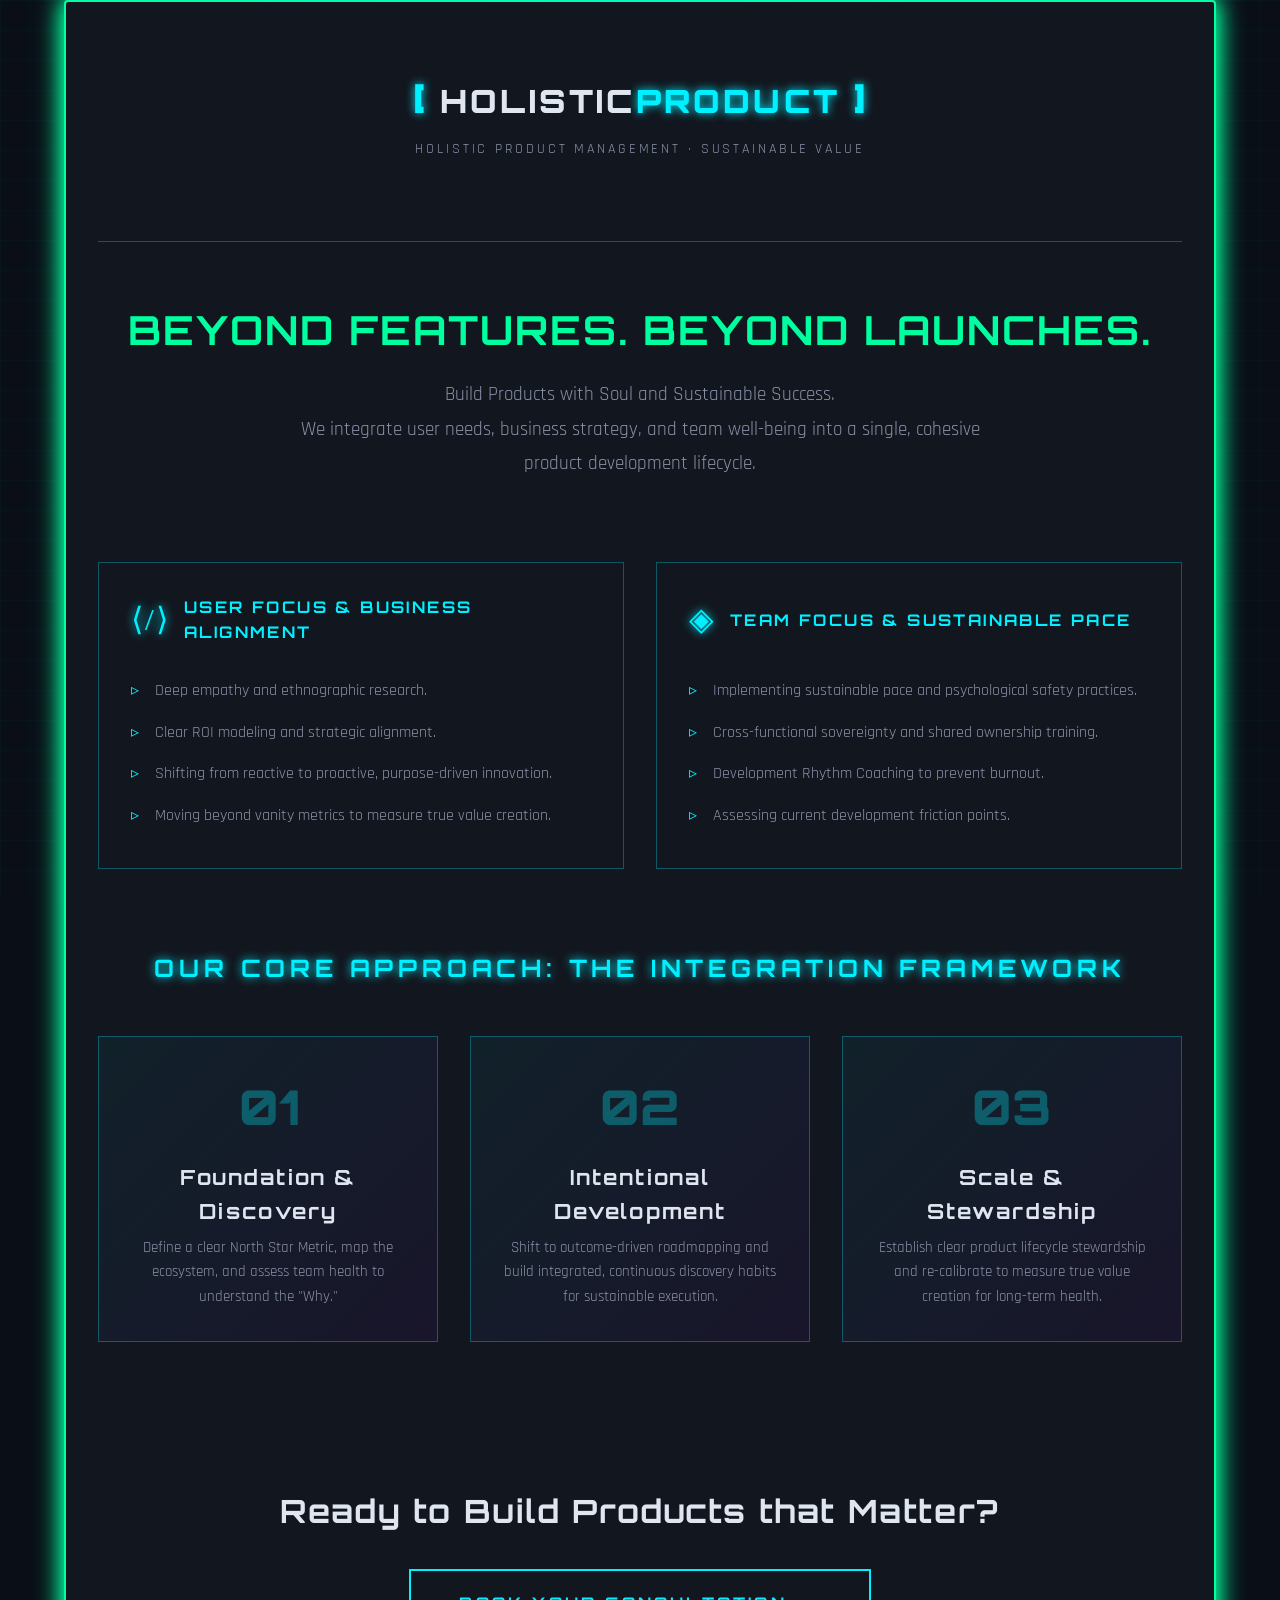
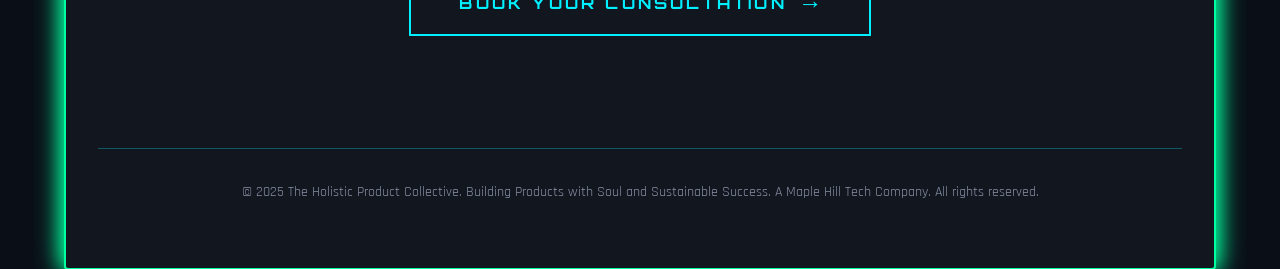
==== commit 69ad35a1: "Update index.html" ====
--- a/index.html
+++ b/index.html
@@ -763,7 +763,7 @@
   },
 
   footer: {
-    text: "© 2025 The Holistic Product Collective. Building Products with Soul and Sustainable Success.",
+    text: "© 2025 The Holistic Product Collective. Building Products with Soul and Sustainable Success. A Maple Hill Tech Company. All rights reserved.",
   },
 };
 
@@ -835,172 +835,185 @@
 
 
 // Smooth scroll behavior
-document.addEventListener('DOMContentLoaded', function() {
-    // Add entrance animations on scroll
-    const observerOptions = {
-        threshold: 0.1,
-        rootMargin: '0px 0px -50px 0px'
-    };
-
-    const observer = new IntersectionObserver(function(entries) {
-        entries.forEach(entry => {
-            if (entry.isIntersecting) {
-                entry.target.style.opacity = '1';
-                entry.target.style.transform = 'translateY(0)';
-            }
-        });
-    }, observerOptions);
-
-    // Observe all animated elements
-    document.querySelectorAll('.service-card, .phase').forEach(el => {
-        observer.observe(el);
+document.addEventListener("DOMContentLoaded", function () {
+  // Add entrance animations on scroll
+  const observerOptions = {
+    threshold: 0.1,
+    rootMargin: "0px 0px -50px 0px",
+  };
+
+  const observer = new IntersectionObserver(function (entries) {
+    entries.forEach((entry) => {
+      if (entry.isIntersecting) {
+        entry.target.style.opacity = "1";
+        entry.target.style.transform = "translateY(0)";
+      }
     });
-
-    // CTA Button interaction
-    const ctaButton = document.getElementById('contactBtn');
-    if (ctaButton) {
-        ctaButton.addEventListener('click', function() {
-            // Create a pulse effect
-            this.style.transform = 'scale(0.95)';
-            setTimeout(() => {
-                this.style.transform = 'scale(1)';
-            }, 100);
-
-            // In a real implementation, this would open a contact form or mailto link
-            if (typeof pageContent !== 'undefined' && pageContent.cta && pageContent.cta.contactMessage) {
-                alert(pageContent.cta.contactMessage);
-            } else {
-                alert('Contact functionality would be implemented here.\n\nFor now, reach out to discuss optimizing your SDLC!');
-            }
-        });
-    }
-
-    // Add parallax effect to grid overlay
-    let ticking = false;
-    const gridOverlay = document.querySelector('.grid-overlay');
-
-    window.addEventListener('scroll', function() {
-        if (!ticking) {
-            window.requestAnimationFrame(function() {
-                const scrolled = window.pageYOffset;
-                if (gridOverlay) {
-                    gridOverlay.style.transform = `translateY(${scrolled * 0.1}px)`;
-                }
-                ticking = false;
-            });
-            ticking = true;
+  }, observerOptions);
+
+  // Observe all animated elements
+  document.querySelectorAll(".service-card, .phase").forEach((el) => {
+    observer.observe(el);
+  });
+
+  // CTA Button interaction
+  const ctaButton = document.getElementById("contactBtn");
+  if (ctaButton) {
+    ctaButton.addEventListener("click", function () {
+      // Create a pulse effect
+      this.style.transform = "scale(0.95)";
+      setTimeout(() => {
+        this.style.transform = "scale(1)";
+      }, 100);
+
+      // Open email client with pre-filled subject and body
+      const email = "info@maple-hill.tech";
+      const subject = encodeURIComponent("Holistic Product Consultation");
+      const body = encodeURIComponent(
+        "Please enter your name, contact information, and a high level introduction to the project and problems you would like to consult with us on.\n\nPlease be sure not to share IP or other sensitive information here. We value your company's property and security.",
+      );
+
+      window.location.href = `mailto:${email}?subject=${subject}&body=${body}`;
+    });
+  }
+
+  // Add parallax effect to grid overlay
+  let ticking = false;
+  const gridOverlay = document.querySelector(".grid-overlay");
+
+  window.addEventListener("scroll", function () {
+    if (!ticking) {
+      window.requestAnimationFrame(function () {
+        const scrolled = window.pageYOffset;
+        if (gridOverlay) {
+          gridOverlay.style.transform = `translateY(${scrolled * 0.1}px)`;
         }
+        ticking = false;
+      });
+      ticking = true;
+    }
+  });
+
+  // Service card hover effects
+  const serviceCards = document.querySelectorAll(".service-card");
+  serviceCards.forEach((card) => {
+    card.addEventListener("mouseenter", function () {
+      this.style.transition = "all 0.3s ease";
     });
 
-    // Service card hover effects
-    const serviceCards = document.querySelectorAll('.service-card');
-    serviceCards.forEach(card => {
-        card.addEventListener('mouseenter', function() {
-            this.style.transition = 'all 0.3s ease';
-        });
-
-        card.addEventListener('mousemove', function(e) {
-            const rect = this.getBoundingClientRect();
-            const x = e.clientX - rect.left;
-            const y = e.clientY - rect.top;
-
-            const centerX = rect.width / 2;
-            const centerY = rect.height / 2;
-
-            const deltaX = (x - centerX) / centerX;
-            const deltaY = (y - centerY) / centerY;
-
-            this.style.transform = `
+    card.addEventListener("mousemove", function (e) {
+      const rect = this.getBoundingClientRect();
+      const x = e.clientX - rect.left;
+      const y = e.clientY - rect.top;
+
+      const centerX = rect.width / 2;
+      const centerY = rect.height / 2;
+
+      const deltaX = (x - centerX) / centerX;
+      const deltaY = (y - centerY) / centerY;
+
+      this.style.transform = `
                 translateY(-5px)
                 rotateY(${deltaX * 5}deg)
                 rotateX(${-deltaY * 5}deg)
             `;
-        });
-
-        card.addEventListener('mouseleave', function() {
-            this.style.transform = 'translateY(0) rotateY(0) rotateX(0)';
-        });
     });
 
-    // Phase cards pulse effect on hover
-    const phases = document.querySelectorAll('.phase');
-    phases.forEach(phase => {
-        phase.addEventListener('mouseenter', function() {
-            const number = this.querySelector('.phase-number');
-            if (number) {
-                number.style.animation = 'pulse 0.5s ease-in-out';
-                setTimeout(() => {
-                    number.style.animation = '';
-                }, 500);
-            }
-        });
+    card.addEventListener("mouseleave", function () {
+      this.style.transform = "translateY(0) rotateY(0) rotateX(0)";
     });
-
-    // Random glitch effect on logo
-    const logo = document.querySelector('.logo-text');
-    if (logo) {
-        setInterval(() => {
-            if (Math.random() > 0.95) {
-                logo.style.animation = 'glitch-text 0.3s';
-                setTimeout(() => {
-                    logo.style.animation = '';
-                }, 300);
-            }
-        }, 2000);
-    }
-
-    // Cursor trail effect
-    let cursorTrail = [];
-    const trailLength = 5;
-
-    document.addEventListener('mousemove', function(e) {
-        cursorTrail.push({ x: e.clientX, y: e.clientY, time: Date.now() });
-
-        // Limit trail length
-        if (cursorTrail.length > trailLength) {
-            cursorTrail.shift();
-        }
+  });
+
+  // Phase cards pulse effect on hover
+  const phases = document.querySelectorAll(".phase");
+  phases.forEach((phase) => {
+    phase.addEventListener("mouseenter", function () {
+      const number = this.querySelector(".phase-number");
+      if (number) {
+        number.style.animation = "pulse 0.5s ease-in-out";
+        setTimeout(() => {
+          number.style.animation = "";
+        }, 500);
+      }
     });
-
-    // Clean up old trail points
+  });
+
+  // Random glitch effect on logo
+  const logo = document.querySelector(".logo-text");
+  if (logo) {
     setInterval(() => {
-        const now = Date.now();
-        cursorTrail = cursorTrail.filter(point => now - point.time < 200);
-    }, 50);
-
-    // Typing effect for tagline (subtle animation)
-    const tagline = document.querySelector('.tagline');
-    if (tagline) {
-        const text = tagline.textContent;
-        tagline.textContent = '';
-        tagline.style.opacity = '1';
-
-        let i = 0;
-        const typingInterval = setInterval(() => {
-            if (i < text.length) {
-                tagline.textContent += text.charAt(i);
-                i++;
-            } else {
-                clearInterval(typingInterval);
-            }
-        }, 30);
-    }
-
-    // Easter egg: Konami code
-    let konamiCode = [];
-    const konamiSequence = ['ArrowUp', 'ArrowUp', 'ArrowDown', 'ArrowDown', 'ArrowLeft', 'ArrowRight', 'ArrowLeft', 'ArrowRight', 'b', 'a'];
-
-    document.addEventListener('keydown', function(e) {
-        konamiCode.push(e.key);
-        konamiCode = konamiCode.slice(-konamiSequence.length);
-
-        if (konamiCode.join(',') === konamiSequence.join(',')) {
-            document.body.style.animation = 'rainbow 2s infinite';
-            setTimeout(() => {
-                document.body.style.animation = '';
-            }, 5000);
-        }
-    });
+      if (Math.random() > 0.95) {
+        logo.style.animation = "glitch-text 0.3s";
+        setTimeout(() => {
+          logo.style.animation = "";
+        }, 300);
+      }
+    }, 2000);
+  }
+
+  // Cursor trail effect
+  let cursorTrail = [];
+  const trailLength = 5;
+
+  document.addEventListener("mousemove", function (e) {
+    cursorTrail.push({ x: e.clientX, y: e.clientY, time: Date.now() });
+
+    // Limit trail length
+    if (cursorTrail.length > trailLength) {
+      cursorTrail.shift();
+    }
+  });
+
+  // Clean up old trail points
+  setInterval(() => {
+    const now = Date.now();
+    cursorTrail = cursorTrail.filter((point) => now - point.time < 200);
+  }, 50);
+
+  // Typing effect for tagline (subtle animation)
+  const tagline = document.querySelector(".tagline");
+  if (tagline) {
+    const text = tagline.textContent;
+    tagline.textContent = "";
+    tagline.style.opacity = "1";
+
+    let i = 0;
+    const typingInterval = setInterval(() => {
+      if (i < text.length) {
+        tagline.textContent += text.charAt(i);
+        i++;
+      } else {
+        clearInterval(typingInterval);
+      }
+    }, 30);
+  }
+
+  // Easter egg: Konami code
+  let konamiCode = [];
+  const konamiSequence = [
+    "ArrowUp",
+    "ArrowUp",
+    "ArrowDown",
+    "ArrowDown",
+    "ArrowLeft",
+    "ArrowRight",
+    "ArrowLeft",
+    "ArrowRight",
+    "b",
+    "a",
+  ];
+
+  document.addEventListener("keydown", function (e) {
+    konamiCode.push(e.key);
+    konamiCode = konamiCode.slice(-konamiSequence.length);
+
+    if (konamiCode.join(",") === konamiSequence.join(",")) {
+      document.body.style.animation = "rainbow 2s infinite";
+      setTimeout(() => {
+        document.body.style.animation = "";
+      }, 5000);
+    }
+  });
 });
 
     </script>
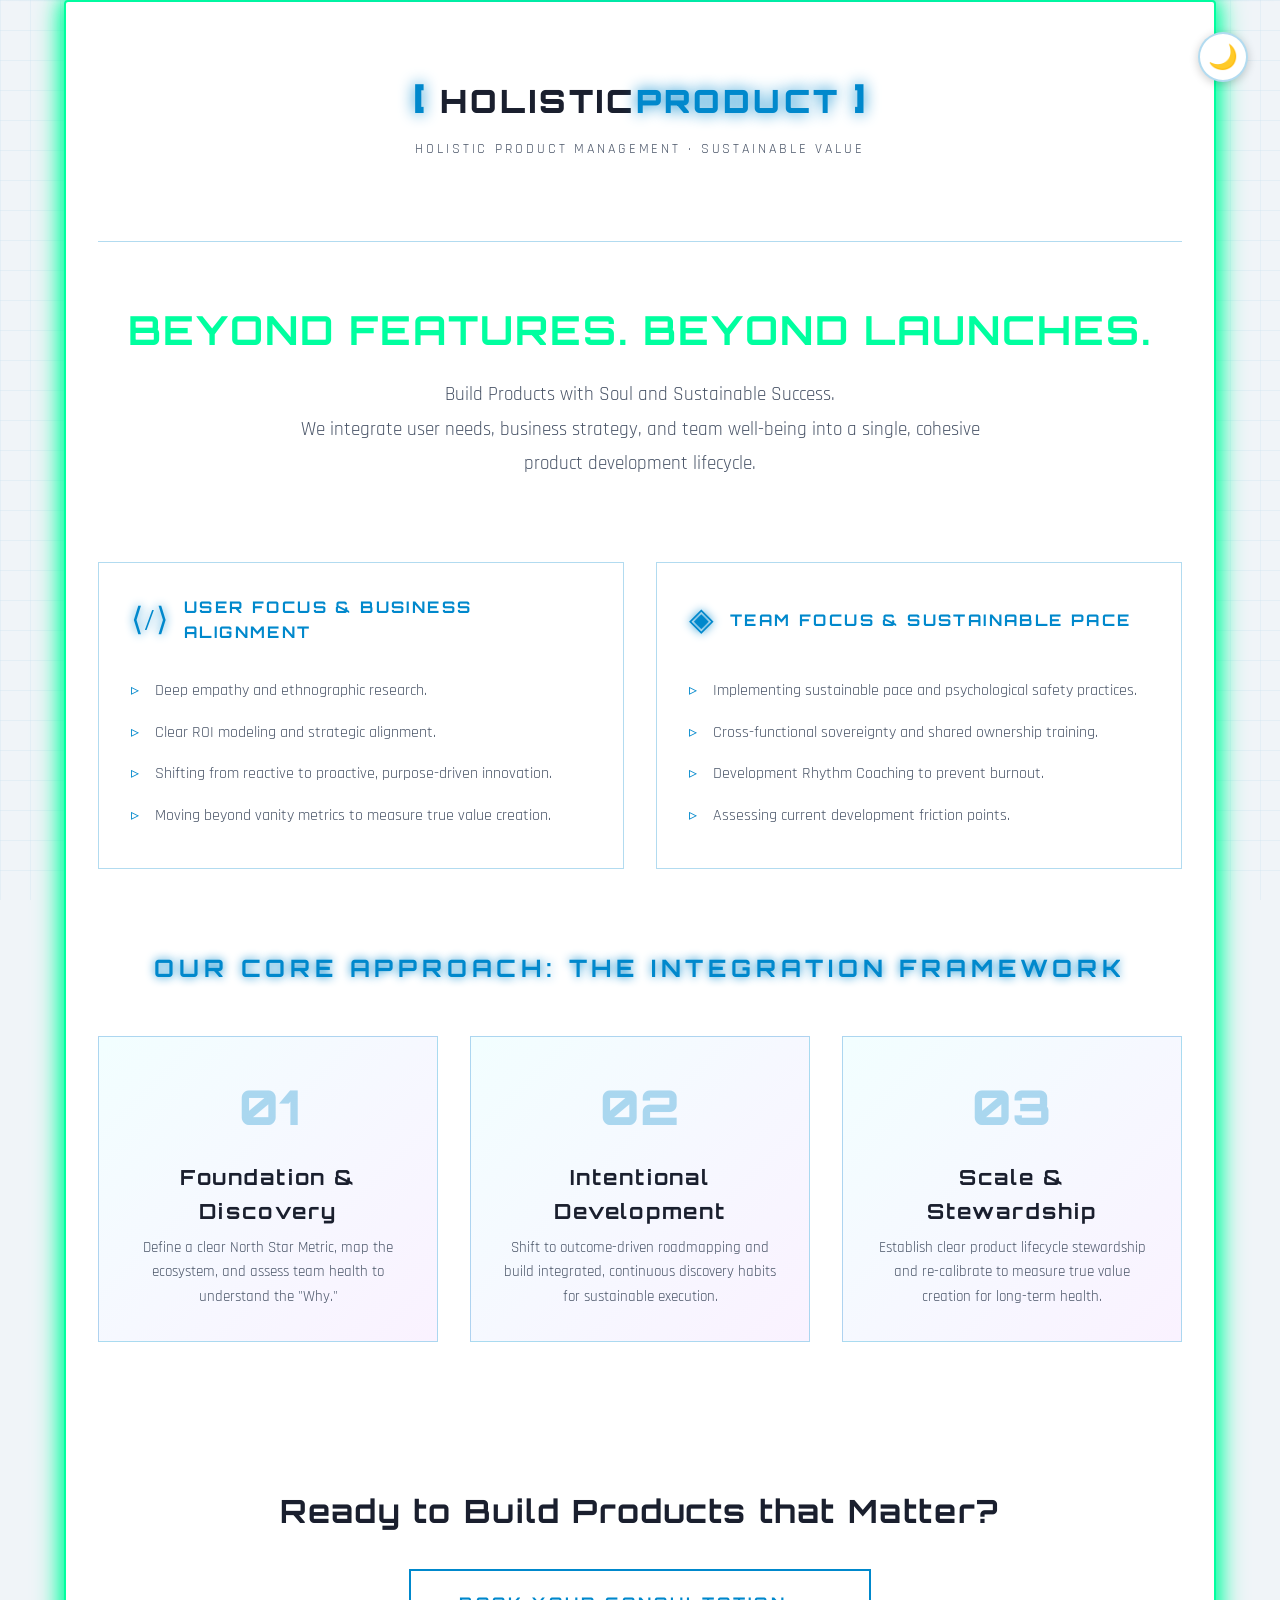
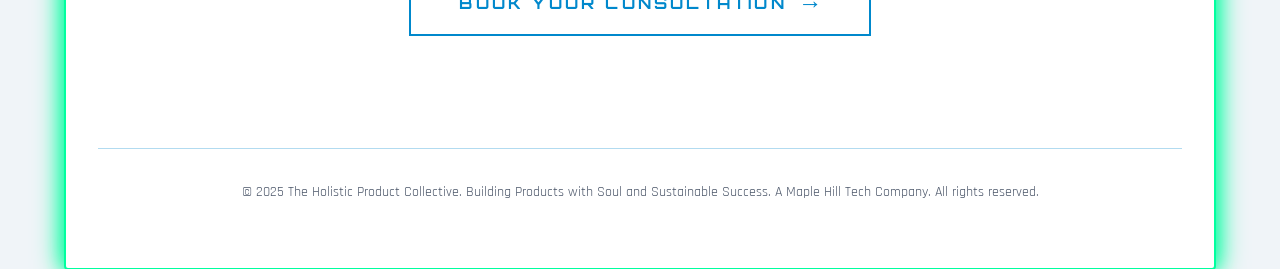
==== commit f019fd8e: "Update index.html" ====
--- a/index.html
+++ b/index.html
@@ -113,506 +113,604 @@
     <link rel="stylesheet" href="styles.css" />
       <style>
 :root {
-    --bg-primary: #0a0e17;
-    --bg-secondary: #12161f;
-    --text-primary: #e0e6f0;
-    --text-secondary: #8a92a8;
-    --neon-cyan: #00f0ff;
-    --neon-magenta: #ff00aa;
-    --neon-purple: #9d00ff;
-    --accent: #00f0ff;
-    --border: rgba(0, 240, 255, 0.3);
-    --grid: rgba(0, 240, 255, 0.05);
+  --bg-primary: #0a0e17;
+  --bg-secondary: #12161f;
+  --text-primary: #e0e6f0;
+  --text-secondary: #8a92a8;
+  --neon-cyan: #00f0ff;
+  --neon-magenta: #ff00aa;
+  --neon-purple: #9d00ff;
+  --accent: #00f0ff;
+  --border: rgba(0, 240, 255, 0.3);
+  --grid: rgba(0, 240, 255, 0.05);
+  --scan-opacity: 0.3;
+  --grid-overlay-opacity: 0.5;
+  --text-shadow-intensity: 10px;
+  --card-shadow: rgba(0, 240, 255, 0.2);
+  --glitch-opacity: 0.8;
+}
+
+/* Light Theme */
+[data-theme="light"] {
+  --bg-primary: #f0f4f8;
+  --bg-secondary: #ffffff;
+  --text-primary: #1a1f2e;
+  --text-secondary: #4a5568;
+  --neon-cyan: #0088cc;
+  --neon-magenta: #d6006e;
+  --neon-purple: #7000cc;
+  --accent: #0088cc;
+  --border: rgba(0, 136, 204, 0.3);
+  --grid: rgba(0, 136, 204, 0.08);
+  --scan-opacity: 0.2;
+  --grid-overlay-opacity: 0.6;
+  --text-shadow-intensity: 15px;
+  --card-shadow: rgba(0, 136, 204, 0.2);
+  --glitch-opacity: 0.5;
 }
 
 * {
-    margin: 0;
-    padding: 0;
-    box-sizing: border-box;
+  margin: 0;
+  padding: 0;
+  box-sizing: border-box;
 }
 
 body {
-    font-family: 'Rajdhani', sans-serif;
-    background: var(--bg-primary);
-    color: var(--text-primary);
-    line-height: 1.6;
-    overflow-x: hidden;
-    position: relative;
+  font-family: "Rajdhani", sans-serif;
+  background: var(--bg-primary);
+  color: var(--text-primary);
+  line-height: 1.6;
+  overflow-x: hidden;
+  position: relative;
 }
 
 /* Atmospheric Effects */
 .scan-line {
-    position: fixed;
-    top: 0;
-    left: 0;
-    width: 100%;
-    height: 2px;
-    background: linear-gradient(90deg,
-        transparent 0%,
-        var(--neon-cyan) 50%,
-        transparent 100%);
-    opacity: 0.3;
-    animation: scan 8s linear infinite;
-    z-index: 1000;
-    pointer-events: none;
+  position: fixed;
+  top: 0;
+  left: 0;
+  width: 100%;
+  height: 2px;
+  background: linear-gradient(
+    90deg,
+    transparent 0%,
+    var(--neon-cyan) 50%,
+    transparent 100%
+  );
+  opacity: var(--scan-opacity);
+  animation: scan 8s linear infinite;
+  z-index: 1000;
+  pointer-events: none;
 }
 
 @keyframes scan {
-    0% { transform: translateY(0); }
-    100% { transform: translateY(100vh); }
+  0% {
+    transform: translateY(0);
+  }
+  100% {
+    transform: translateY(100vh);
+  }
 }
 
 .grid-overlay {
-    position: fixed;
-    top: 0;
-    left: 0;
-    width: 100%;
-    height: 100%;
-    background-image:
-        linear-gradient(var(--grid) 1px, transparent 1px),
-        linear-gradient(90deg, var(--grid) 1px, transparent 1px);
-    background-size: 30px 30px;
-    pointer-events: none;
-    z-index: 0;
-    opacity: 0.5;
+  position: fixed;
+  top: 0;
+  left: 0;
+  width: 100%;
+  height: 100%;
+  background-image:
+    linear-gradient(var(--grid) 1px, transparent 1px),
+    linear-gradient(90deg, var(--grid) 1px, transparent 1px);
+  background-size: 30px 30px;
+  pointer-events: none;
+  z-index: 0;
+  opacity: var(--grid-overlay-opacity);
 }
 
 /* Layout */
 .container {
-    max-width: 1200px;
-    margin: 0 auto;
-    padding: 2rem;
-    position: relative;
-    z-index: 1;
+  max-width: 1200px;
+  margin: 0 auto;
+  padding: 2rem;
+  position: relative;
+  z-index: 1;
 }
 
 /* Header */
 header {
-    text-align: center;
-    padding: 2rem 0 4rem;
-    border-bottom: 1px solid var(--border);
-    margin-bottom: 4rem;
+  text-align: center;
+  padding: 2rem 0 4rem;
+  border-bottom: 1px solid var(--border);
+  margin-bottom: 4rem;
 }
 
 .logo {
-    font-family: 'Orbitron', monospace;
-    font-size: 2rem;
-    font-weight: 900;
-    letter-spacing: 0.1em;
-    margin-bottom: 0.5rem;
-    animation: fadeInDown 1s ease-out;
+  font-family: "Orbitron", monospace;
+  font-size: 2rem;
+  font-weight: 900;
+  letter-spacing: 0.1em;
+  margin-bottom: 0.5rem;
+  animation: fadeInDown 1s ease-out;
 }
 
 .bracket {
-    color: var(--neon-cyan);
-    font-size: 2.5rem;
-    text-shadow: 0 0 10px var(--neon-cyan);
+  color: var(--neon-cyan);
+  font-size: 2.5rem;
+  text-shadow: 0 0 var(--text-shadow-intensity) var(--neon-cyan);
 }
 
 .logo-text .neon {
-    color: var(--neon-cyan);
-    text-shadow: 0 0 10px var(--neon-cyan);
+  color: var(--neon-cyan);
+  text-shadow: 0 0 var(--text-shadow-intensity) var(--neon-cyan);
 }
 
 .tagline {
-    font-size: 0.9rem;
-    color: var(--text-secondary);
-    letter-spacing: 0.2em;
-    text-transform: uppercase;
-    animation: fadeInUp 1s ease-out 0.3s backwards;
+  font-size: 0.9rem;
+  color: var(--text-secondary);
+  letter-spacing: 0.2em;
+  text-transform: uppercase;
+  animation: fadeInUp 1s ease-out 0.3s backwards;
 }
 
 /* Hero Section */
 .hero {
-    text-align: center;
-    margin-bottom: 5rem;
+  text-align: center;
+  margin-bottom: 5rem;
 }
 
 .hero h1 {
-    font-family: 'Orbitron', monospace;
-    font-size: 2.5rem;
-    font-weight: 700;
-    margin-bottom: 1.5rem;
-    letter-spacing: 0.05em;
-    line-height: 1.2;
-    position: relative;
-    animation: fadeInUp 1s ease-out 0.5s backwards;
+  font-family: "Orbitron", monospace;
+  font-size: 2.5rem;
+  font-weight: 700;
+  margin-bottom: 1.5rem;
+  letter-spacing: 0.05em;
+  line-height: 1.2;
+  position: relative;
+  animation: fadeInUp 1s ease-out 0.5s backwards;
 }
 
 .glitch {
-    position: relative;
+  position: relative;
 }
 
 .glitch::before,
 .glitch::after {
-    content: attr(data-text);
-    position: absolute;
-    top: 0;
-    left: 0;
-    width: 100%;
-    height: 100%;
+  content: attr(data-text);
+  position: absolute;
+  top: 0;
+  left: 0;
+  width: 100%;
+  height: 100%;
+  opacity: 0;
+}
+
+.glitch:hover::before {
+  animation: glitch-1 0.3s cubic-bezier(0.25, 0.46, 0.45, 0.94) both infinite;
+  color: var(--neon-cyan);
+  z-index: -1;
+}
+
+.glitch:hover::after {
+  animation: glitch-2 0.3s cubic-bezier(0.25, 0.46, 0.45, 0.94) reverse both
+    infinite;
+  color: var(--neon-magenta);
+  z-index: -2;
+}
+
+@keyframes glitch-1 {
+  0%,
+  100% {
+    transform: translate(0);
     opacity: 0;
-}
-
-.glitch:hover::before {
-    animation: glitch-1 0.3s cubic-bezier(0.25, 0.46, 0.45, 0.94) both infinite;
-    color: var(--neon-cyan);
-    z-index: -1;
-}
-
-.glitch:hover::after {
-    animation: glitch-2 0.3s cubic-bezier(0.25, 0.46, 0.45, 0.94) reverse both infinite;
-    color: var(--neon-magenta);
-    z-index: -2;
-}
-
-@keyframes glitch-1 {
-    0%, 100% {
-        transform: translate(0);
-        opacity: 0;
-    }
-    33% {
-        transform: translate(-2px, 2px);
-        opacity: 0.8;
-    }
-    66% {
-        transform: translate(2px, -2px);
-        opacity: 0.8;
-    }
+  }
+  33% {
+    transform: translate(-2px, 2px);
+    opacity: 0.8;
+  }
+  66% {
+    transform: translate(2px, -2px);
+    opacity: 0.8;
+  }
 }
 
 @keyframes glitch-2 {
-    0%, 100% {
-        transform: translate(0);
-        opacity: 0;
-    }
-    33% {
-        transform: translate(2px, -2px);
-        opacity: 0.8;
-    }
-    66% {
-        transform: translate(-2px, 2px);
-        opacity: 0.8;
-    }
+  0%,
+  100% {
+    transform: translate(0);
+    opacity: 0;
+  }
+  33% {
+    transform: translate(2px, -2px);
+    opacity: 0.8;
+  }
+  66% {
+    transform: translate(-2px, 2px);
+    opacity: 0.8;
+  }
 }
 
 .subtitle {
-    font-size: 1.2rem;
-    color: var(--text-secondary);
-    max-width: 700px;
-    margin: 0 auto;
-    line-height: 1.8;
-    animation: fadeInUp 1s ease-out 0.7s backwards;
+  font-size: 1.2rem;
+  color: var(--text-secondary);
+  max-width: 700px;
+  margin: 0 auto;
+  line-height: 1.8;
+  animation: fadeInUp 1s ease-out 0.7s backwards;
 }
 
 /* Services Section */
 .services {
-    display: grid;
-    grid-template-columns: repeat(auto-fit, minmax(300px, 1fr));
-    gap: 2rem;
-    margin-bottom: 5rem;
+  display: grid;
+  grid-template-columns: repeat(auto-fit, minmax(300px, 1fr));
+  gap: 2rem;
+  margin-bottom: 5rem;
 }
 
 .service-card {
-    background: var(--bg-secondary);
-    border: 1px solid var(--border);
-    padding: 2rem;
-    position: relative;
-    overflow: hidden;
-    transition: all 0.3s ease;
-    animation: fadeInUp 1s ease-out backwards;
+  background: var(--bg-secondary);
+  border: 1px solid var(--border);
+  padding: 2rem;
+  position: relative;
+  overflow: hidden;
+  transition: all 0.3s ease;
+  animation: fadeInUp 1s ease-out backwards;
 }
 
 .service-card:nth-child(1) {
-    animation-delay: 0.9s;
+  animation-delay: 0.9s;
 }
 
 .service-card:nth-child(2) {
-    animation-delay: 1.1s;
+  animation-delay: 1.1s;
 }
 
 .service-card::before {
-    content: '';
-    position: absolute;
-    top: -2px;
-    left: -2px;
-    right: -2px;
-    bottom: -2px;
-    background: linear-gradient(45deg, var(--neon-cyan), var(--neon-magenta));
-    z-index: -1;
-    opacity: 0;
-    transition: opacity 0.3s ease;
+  content: "";
+  position: absolute;
+  top: -2px;
+  left: -2px;
+  right: -2px;
+  bottom: -2px;
+  background: linear-gradient(45deg, var(--neon-cyan), var(--neon-magenta));
+  z-index: -1;
+  opacity: 0;
+  transition: opacity 0.3s ease;
 }
 
 .service-card:hover {
-    transform: translateY(-5px);
-    box-shadow: 0 10px 40px rgba(0, 240, 255, 0.2);
+  transform: translateY(-5px);
+  box-shadow: 0 10px 40px rgba(0, 240, 255, 0.2);
 }
 
 .service-card:hover::before {
-    opacity: 0.5;
+  opacity: 0.5;
 }
 
 .card-header {
-    display: flex;
-    align-items: center;
-    gap: 1rem;
-    margin-bottom: 1.5rem;
+  display: flex;
+  align-items: center;
+  gap: 1rem;
+  margin-bottom: 1.5rem;
 }
 
 .icon {
-    font-size: 2rem;
-    color: var(--neon-cyan);
-    text-shadow: 0 0 10px var(--neon-cyan);
+  font-size: 2rem;
+  color: var(--neon-cyan);
+  text-shadow: 0 0 10px var(--neon-cyan);
 }
 
 .service-card h2 {
-    font-family: 'Orbitron', monospace;
-    font-size: 1rem;
-    letter-spacing: 0.15em;
-    color: var(--neon-cyan);
+  font-family: "Orbitron", monospace;
+  font-size: 1rem;
+  letter-spacing: 0.15em;
+  color: var(--neon-cyan);
 }
 
 .service-card ul {
-    list-style: none;
+  list-style: none;
 }
 
 .service-card li {
-    padding: 0.5rem 0;
-    padding-left: 1.5rem;
-    position: relative;
-    color: var(--text-secondary);
+  padding: 0.5rem 0;
+  padding-left: 1.5rem;
+  position: relative;
+  color: var(--text-secondary);
 }
 
 .service-card li::before {
-    content: '▹';
-    position: absolute;
-    left: 0;
-    color: var(--neon-cyan);
+  content: "▹";
+  position: absolute;
+  left: 0;
+  color: var(--neon-cyan);
 }
 
 /* Approach Section */
 .approach {
-    margin-bottom: 5rem;
+  margin-bottom: 5rem;
 }
 
 .section-title {
-    font-family: 'Orbitron', monospace;
-    text-align: center;
-    font-size: 1.5rem;
-    letter-spacing: 0.2em;
-    margin-bottom: 3rem;
-    color: var(--neon-cyan);
-    text-shadow: 0 0 10px var(--neon-cyan);
+  font-family: "Orbitron", monospace;
+  text-align: center;
+  font-size: 1.5rem;
+  letter-spacing: 0.2em;
+  margin-bottom: 3rem;
+  color: var(--neon-cyan);
+  text-shadow: 0 0 10px var(--neon-cyan);
 }
 
 .phases {
-    display: grid;
-    grid-template-columns: repeat(auto-fit, minmax(250px, 1fr));
-    gap: 2rem;
+  display: grid;
+  grid-template-columns: repeat(auto-fit, minmax(250px, 1fr));
+  gap: 2rem;
 }
 
 .phase {
-    text-align: center;
-    padding: 2rem;
-    background: linear-gradient(135deg,
-        rgba(0, 240, 255, 0.05) 0%,
-        rgba(157, 0, 255, 0.05) 100%);
-    border: 1px solid var(--border);
-    transition: all 0.3s ease;
-    animation: fadeInUp 1s ease-out backwards;
-}
-
-.phase:nth-child(1) { animation-delay: 1.3s; }
-.phase:nth-child(2) { animation-delay: 1.5s; }
-.phase:nth-child(3) { animation-delay: 1.7s; }
+  text-align: center;
+  padding: 2rem;
+  background: linear-gradient(
+    135deg,
+    rgba(0, 240, 255, 0.05) 0%,
+    rgba(157, 0, 255, 0.05) 100%
+  );
+  border: 1px solid var(--border);
+  transition: all 0.3s ease;
+  animation: fadeInUp 1s ease-out backwards;
+}
+
+.phase:nth-child(1) {
+  animation-delay: 1.3s;
+}
+.phase:nth-child(2) {
+  animation-delay: 1.5s;
+}
+.phase:nth-child(3) {
+  animation-delay: 1.7s;
+}
 
 .phase:hover {
-    transform: scale(1.05);
-    border-color: var(--neon-cyan);
-    box-shadow: 0 0 20px rgba(0, 240, 255, 0.3);
+  transform: scale(1.05);
+  border-color: var(--neon-cyan);
+  box-shadow: 0 0 20px rgba(0, 240, 255, 0.3);
 }
 
 .phase-number {
-    display: block;
-    font-family: 'Orbitron', monospace;
-    font-size: 3rem;
-    font-weight: 900;
-    color: var(--neon-cyan);
-    opacity: 0.3;
-    margin-bottom: 1rem;
+  display: block;
+  font-family: "Orbitron", monospace;
+  font-size: 3rem;
+  font-weight: 900;
+  color: var(--neon-cyan);
+  opacity: 0.3;
+  margin-bottom: 1rem;
 }
 
 .phase h3 {
-    font-family: 'Orbitron', monospace;
-    font-size: 1.3rem;
-    margin-bottom: 0.5rem;
-    letter-spacing: 0.1em;
+  font-family: "Orbitron", monospace;
+  font-size: 1.3rem;
+  margin-bottom: 0.5rem;
+  letter-spacing: 0.1em;
 }
 
 .phase p {
-    color: var(--text-secondary);
-    font-size: 0.95rem;
+  color: var(--text-secondary);
+  font-size: 0.95rem;
 }
 
 /* CTA Section */
 .cta {
-    text-align: center;
-    padding: 4rem 0;
-    margin-bottom: 3rem;
+  text-align: center;
+  padding: 4rem 0;
+  margin-bottom: 3rem;
 }
 
 .cta h2 {
-    font-family: 'Orbitron', monospace;
-    font-size: 2rem;
-    margin-bottom: 2rem;
-    letter-spacing: 0.05em;
+  font-family: "Orbitron", monospace;
+  font-size: 2rem;
+  margin-bottom: 2rem;
+  letter-spacing: 0.05em;
 }
 
 .cta-button {
-    background: transparent;
-    border: 2px solid var(--neon-cyan);
-    color: var(--neon-cyan);
-    font-family: 'Orbitron', monospace;
-    font-size: 1rem;
-    font-weight: 700;
-    letter-spacing: 0.2em;
-    padding: 1rem 3rem;
-    cursor: pointer;
-    position: relative;
-    overflow: hidden;
-    transition: all 0.3s ease;
-    display: inline-flex;
-    align-items: center;
-    gap: 1rem;
+  background: transparent;
+  border: 2px solid var(--neon-cyan);
+  color: var(--neon-cyan);
+  font-family: "Orbitron", monospace;
+  font-size: 1rem;
+  font-weight: 700;
+  letter-spacing: 0.2em;
+  padding: 1rem 3rem;
+  cursor: pointer;
+  position: relative;
+  overflow: hidden;
+  transition: all 0.3s ease;
+  display: inline-flex;
+  align-items: center;
+  gap: 1rem;
 }
 
 .cta-button::before {
-    content: '';
-    position: absolute;
-    top: 0;
-    left: -100%;
-    width: 100%;
-    height: 100%;
-    background: var(--neon-cyan);
-    transition: left 0.3s ease;
-    z-index: -1;
+  content: "";
+  position: absolute;
+  top: 0;
+  left: -100%;
+  width: 100%;
+  height: 100%;
+  background: var(--neon-cyan);
+  transition: left 0.3s ease;
+  z-index: -1;
 }
 
 .cta-button:hover {
-    color: var(--bg-primary);
-    text-shadow: none;
-    transform: translateY(-2px);
-    box-shadow: 0 5px 20px rgba(0, 240, 255, 0.5);
+  color: var(--bg-primary);
+  text-shadow: none;
+  transform: translateY(-2px);
+  box-shadow: 0 5px 20px rgba(0, 240, 255, 0.5);
 }
 
 .cta-button:hover::before {
-    left: 0;
+  left: 0;
 }
 
 .cta-button .arrow {
-    transition: transform 0.3s ease;
-    font-size: 1.5rem;
+  transition: transform 0.3s ease;
+  font-size: 1.5rem;
 }
 
 .cta-button:hover .arrow {
-    transform: translateX(5px);
+  transform: translateX(5px);
 }
 
 /* Footer */
 footer {
-    text-align: center;
-    padding: 2rem 0;
-    border-top: 1px solid var(--border);
-    color: var(--text-secondary);
-    font-size: 0.9rem;
+  text-align: center;
+  padding: 2rem 0;
+  border-top: 1px solid var(--border);
+  color: var(--text-secondary);
+  font-size: 0.9rem;
 }
 
 /* Animations */
 @keyframes fadeInDown {
-    from {
-        opacity: 0;
-        transform: translateY(-20px);
-    }
-    to {
-        opacity: 1;
-        transform: translateY(0);
-    }
+  from {
+    opacity: 0;
+    transform: translateY(-20px);
+  }
+  to {
+    opacity: 1;
+    transform: translateY(0);
+  }
 }
 
 @keyframes fadeInUp {
-    from {
-        opacity: 0;
-        transform: translateY(20px);
-    }
-    to {
-        opacity: 1;
-        transform: translateY(0);
-    }
+  from {
+    opacity: 0;
+    transform: translateY(20px);
+  }
+  to {
+    opacity: 1;
+    transform: translateY(0);
+  }
 }
 
 @keyframes pulse {
-    0%, 100% {
-        transform: scale(1);
-        opacity: 0.3;
-    }
-    50% {
-        transform: scale(1.1);
-        opacity: 0.6;
-    }
+  0%,
+  100% {
+    transform: scale(1);
+    opacity: 0.3;
+  }
+  50% {
+    transform: scale(1.1);
+    opacity: 0.6;
+  }
 }
 
 @keyframes glitch-text {
-    0%, 100% {
-        transform: translate(0);
-    }
-    25% {
-        transform: translate(-2px, 2px);
-    }
-    75% {
-        transform: translate(2px, -2px);
-    }
+  0%,
+  100% {
+    transform: translate(0);
+  }
+  25% {
+    transform: translate(-2px, 2px);
+  }
+  75% {
+    transform: translate(2px, -2px);
+  }
 }
 
 @keyframes rainbow {
-    0% { filter: hue-rotate(0deg); }
-    100% { filter: hue-rotate(360deg); }
+  0% {
+    filter: hue-rotate(0deg);
+  }
+  100% {
+    filter: hue-rotate(360deg);
+  }
 }
 
 /* Responsive Design */
 @media (max-width: 768px) {
-    .logo {
-        font-size: 1.5rem;
-    }
-
-    .bracket {
-        font-size: 2rem;
-    }
-
-    .hero h1 {
-        font-size: 1.8rem;
-    }
-
-    .subtitle {
-        font-size: 1rem;
-    }
-
-    .services {
-        grid-template-columns: 1fr;
-    }
-
-    .phases {
-        grid-template-columns: 1fr;
-    }
-
-    .cta h2 {
-        font-size: 1.5rem;
-    }
-
-    .cta-button {
-        padding: 0.8rem 2rem;
-        font-size: 0.9rem;
-    }
+  .logo {
+    font-size: 1.5rem;
+  }
+
+  .bracket {
+    font-size: 2rem;
+  }
+
+  .hero h1 {
+    font-size: 1.8rem;
+  }
+
+  .subtitle {
+    font-size: 1rem;
+  }
+
+  .services {
+    grid-template-columns: 1fr;
+  }
+
+  .phases {
+    grid-template-columns: 1fr;
+  }
+
+  .cta h2 {
+    font-size: 1.5rem;
+  }
+
+  .cta-button {
+    padding: 0.8rem 2rem;
+    font-size: 0.9rem;
+  }
+}
+
+/* Theme Toggle Button */
+.theme-toggle {
+  position: fixed;
+  top: 2rem;
+  right: 2rem;
+  width: 50px;
+  height: 50px;
+  border-radius: 50%;
+  background: var(--bg-secondary);
+  border: 2px solid var(--border);
+  cursor: pointer;
+  display: flex;
+  align-items: center;
+  justify-content: center;
+  z-index: 1001;
+  transition: all 0.3s ease;
+  box-shadow: 0 2px 10px rgba(0, 0, 0, 0.2);
+}
+
+.theme-toggle:hover {
+  transform: scale(1.1) rotate(15deg);
+  border-color: var(--neon-cyan);
+  box-shadow: 0 0 20px var(--card-shadow);
+}
+
+.theme-toggle:active {
+  transform: scale(0.95);
+}
+
+.theme-icon {
+  font-size: 1.5rem;
+  transition: transform 0.3s ease;
+}
+
+.theme-toggle:hover .theme-icon {
+  transform: rotate(-15deg);
+}
+
+@media (max-width: 768px) {
+  .theme-toggle {
+    top: 1rem;
+    right: 1rem;
+    width: 45px;
+    height: 45px;
+  }
+
+  .theme-icon {
+    font-size: 1.3rem;
+  }
 }
 
     </style>
@@ -620,6 +718,11 @@
   <body>
     <div class="scan-line"></div>
     <div class="grid-overlay"></div>
+
+    <!-- Theme Switcher -->
+    <button id="theme-toggle" class="theme-toggle" aria-label="Toggle theme">
+      <span class="theme-icon" id="theme-icon">☀️</span>
+    </button>
 
     <div class="container">
       <header>
@@ -834,6 +937,63 @@
 }
 
 
+// Theme Management
+(function () {
+  // Check for saved theme preference or default to system preference
+  const getPreferredTheme = () => {
+    const savedTheme = localStorage.getItem("theme");
+    if (savedTheme) {
+      return savedTheme;
+    }
+    return window.matchMedia("(prefers-color-scheme: light)").matches
+      ? "light"
+      : "dark";
+  };
+
+  const setTheme = (theme) => {
+    document.documentElement.setAttribute("data-theme", theme);
+    localStorage.setItem("theme", theme);
+
+    // Update icon
+    const themeIcon = document.getElementById("theme-icon");
+    if (themeIcon) {
+      themeIcon.textContent = theme === "light" ? "🌙" : "☀️";
+    }
+  };
+
+  // Set initial theme
+  const initialTheme = getPreferredTheme();
+  setTheme(initialTheme);
+
+  // Listen for system theme changes
+  window
+    .matchMedia("(prefers-color-scheme: light)")
+    .addEventListener("change", (e) => {
+      if (!localStorage.getItem("theme")) {
+        setTheme(e.matches ? "light" : "dark");
+      }
+    });
+
+  // Theme toggle button handler
+  window.addEventListener("DOMContentLoaded", function () {
+    const themeToggle = document.getElementById("theme-toggle");
+    if (themeToggle) {
+      themeToggle.addEventListener("click", function () {
+        const currentTheme =
+          document.documentElement.getAttribute("data-theme") || "dark";
+        const newTheme = currentTheme === "light" ? "dark" : "light";
+        setTheme(newTheme);
+
+        // Add a fun rotation animation
+        this.style.transform = "rotate(360deg) scale(1.1)";
+        setTimeout(() => {
+          this.style.transform = "";
+        }, 300);
+      });
+    }
+  });
+})();
+
 // Smooth scroll behavior
 document.addEventListener("DOMContentLoaded", function () {
   // Add entrance animations on scroll
